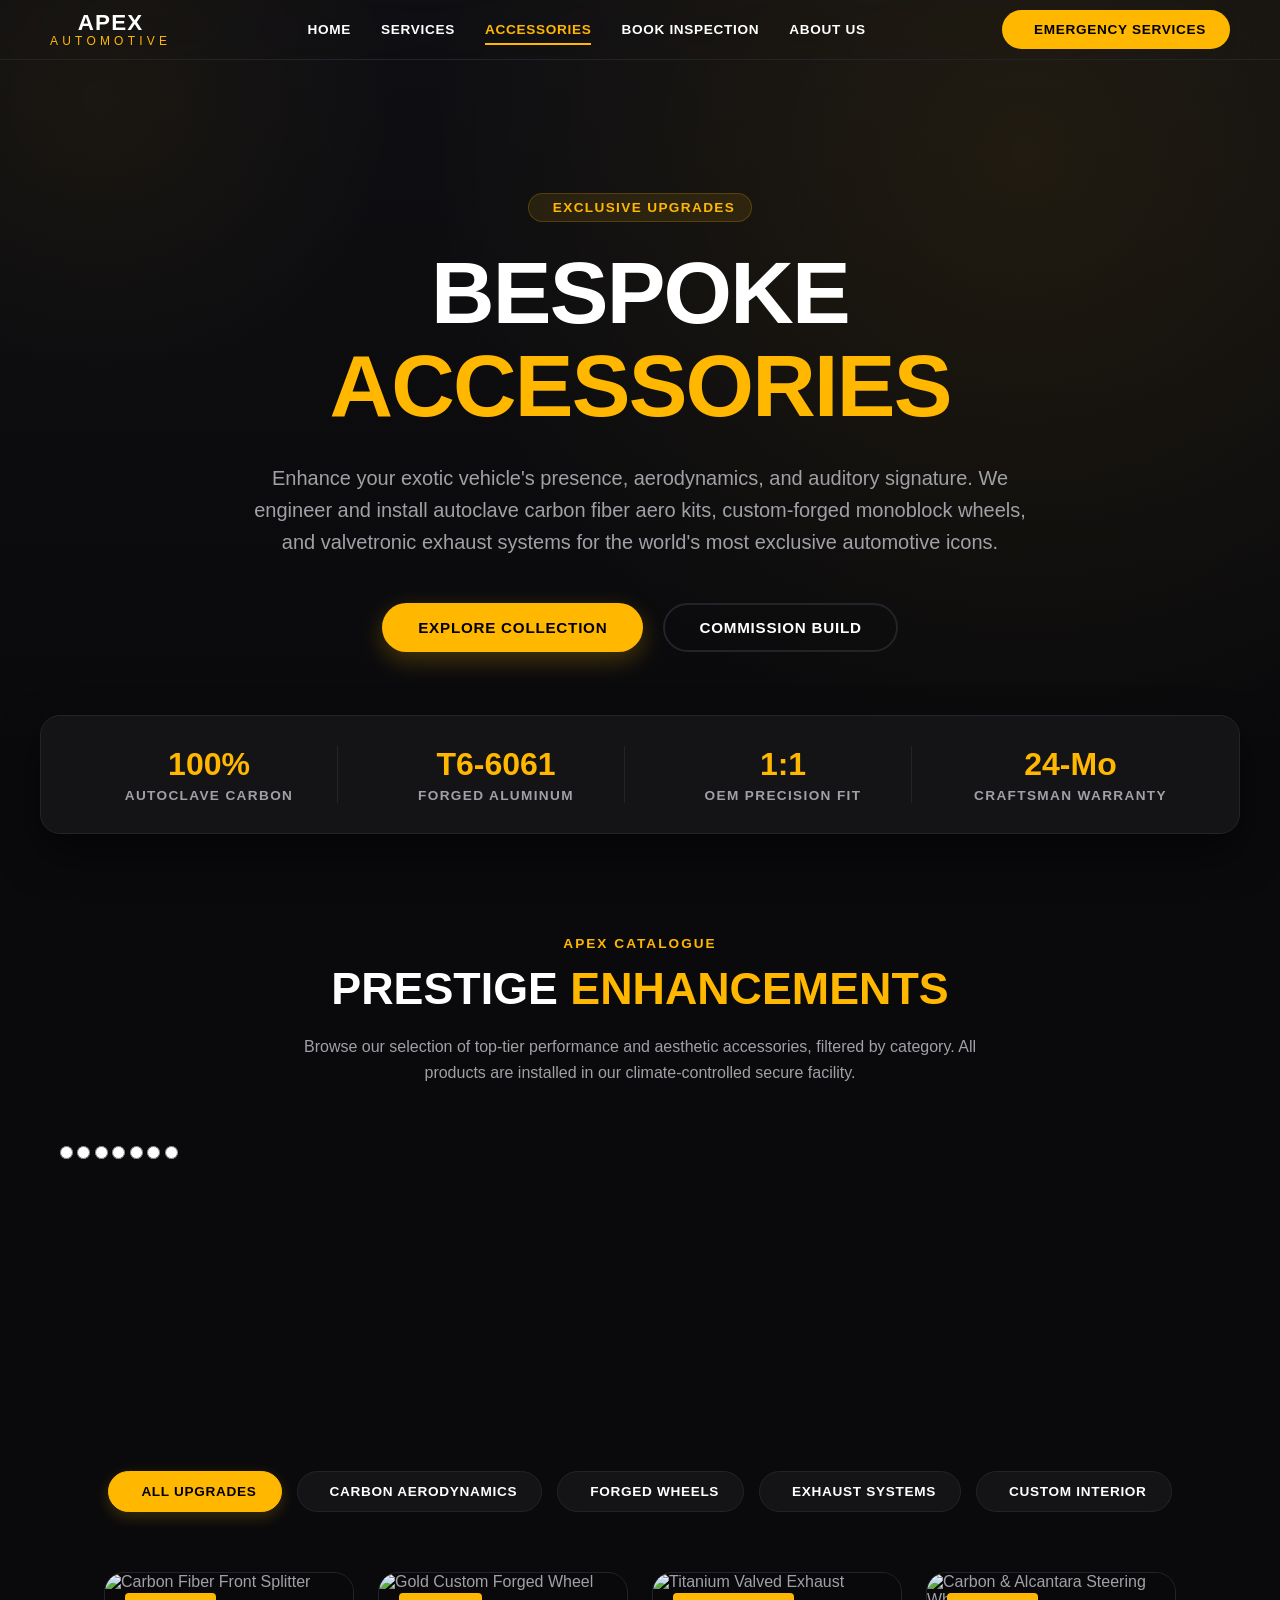
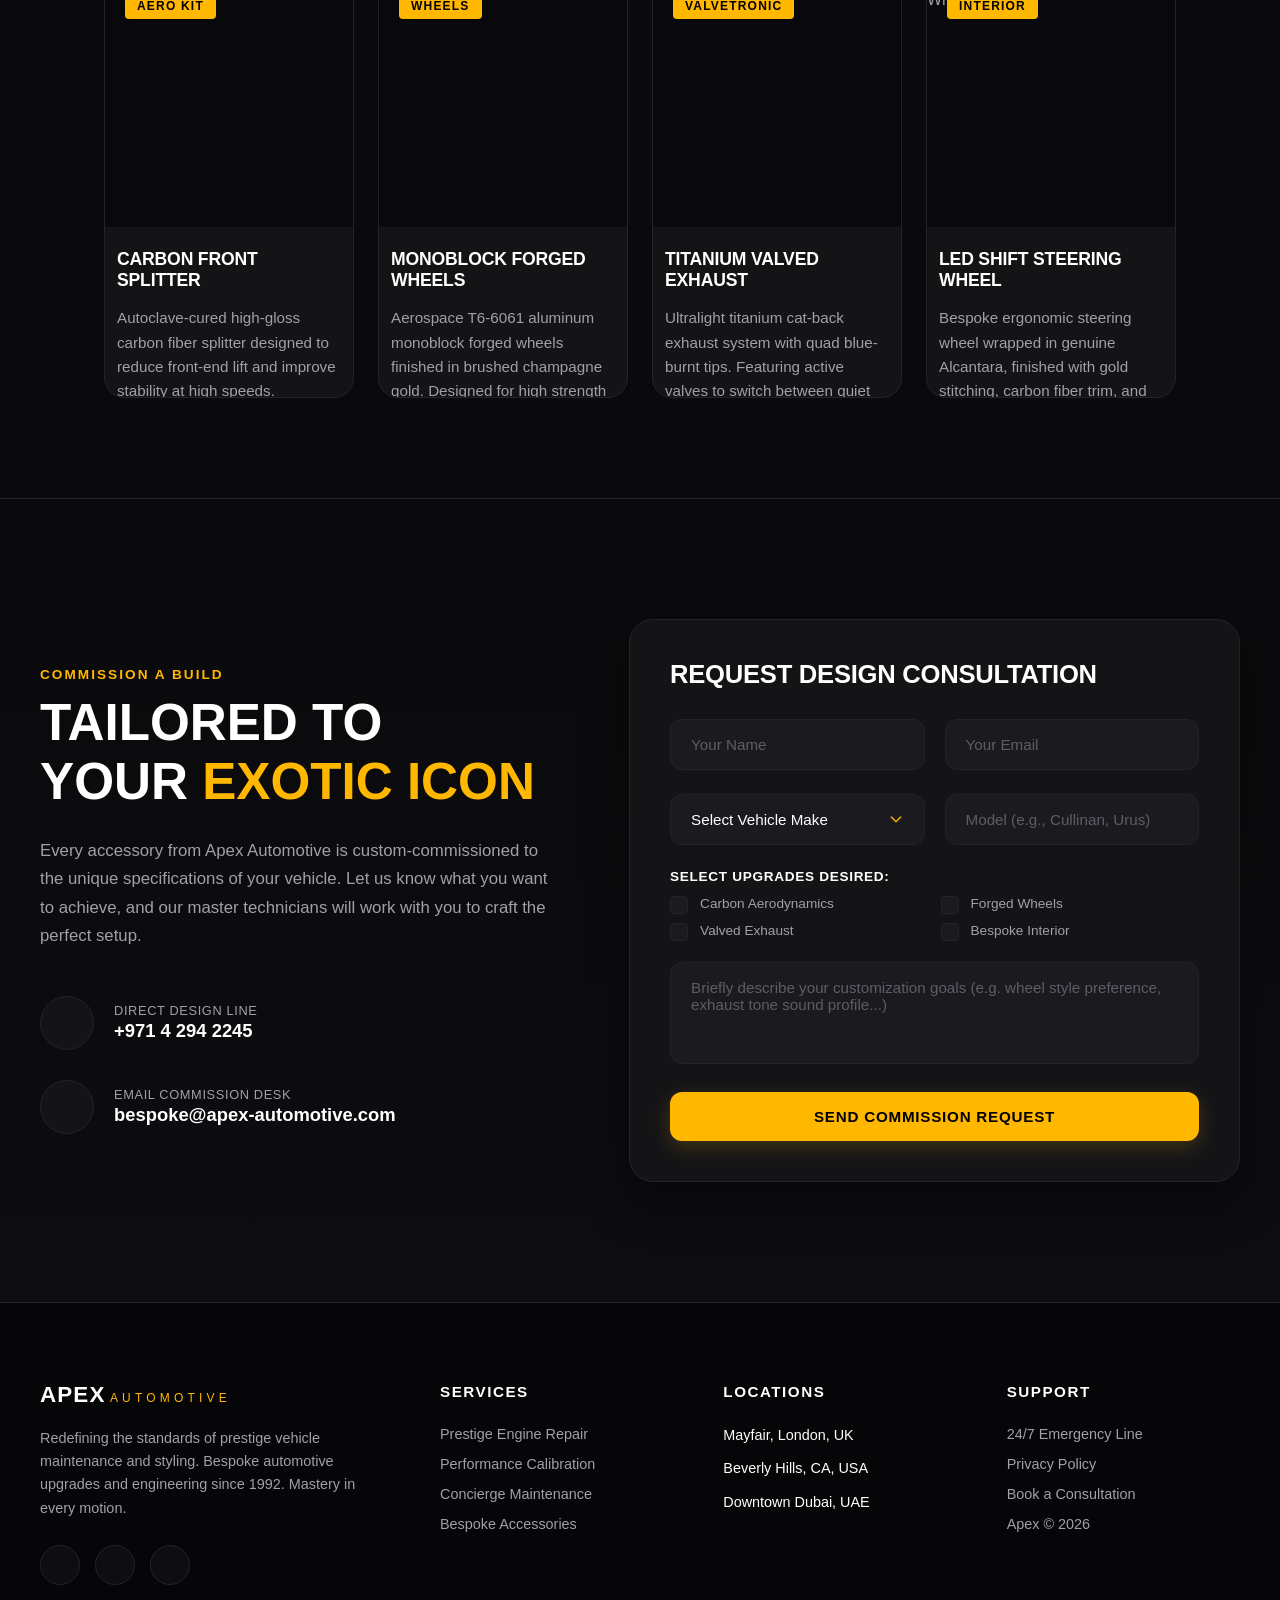
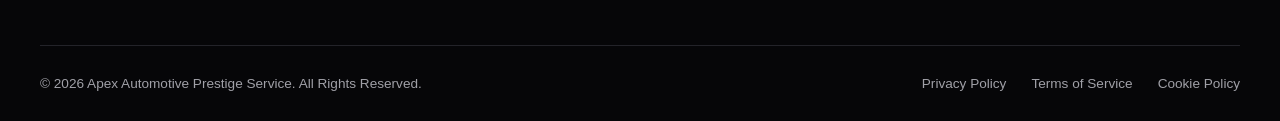
==== accessories.html @ b2ff5c3b "Update CSS link path in accessories.html" ====
<!DOCTYPE html>
<html lang="en">

<head>
    <meta charset="UTF-8">
    <meta name="viewport" content="width=device-width, initial-scale=1.0">
    <title>Bespoke Accessories - Apex Automotive</title>
    <link rel="stylesheet" href="../fontawesome-free-7.2.0-web/css/all.css">
    <link rel="stylesheet" href="accessories.css">
</head>

<body>
    <header class="nav-header">
        <SECTION>
            <div class="nav-container">
                <a href="index.html" class="brand-logo">
                    <span class="logo-bold">APEX</span>
                    <span class="logo-thin">AUTOMOTIVE</span>
                </a>

                <nav class="nav-menu">
                    <a href="index.html" class="nav-link">Home</a>
                    <a href="services.html" class="nav-link">Services</a>
                    <a href="accessories.html" class="nav-link active">Accessories</a>
                    <a href="inspection.html" class="nav-link">Book Inspection</a>
                    <a href="#" class="nav-link">About Us</a>
                </nav>

                <a href="tel:+97142942245" class="emergency-btn">
                    <i class="fa-solid fa-phone"></i> Emergency Services
                </a>
            </div>
            <div class="phone">
                <a href="index.html" class="brand-logo">
                    <span class="logo-bold">APEX</span>
                    <span class="logo-thin">AUTOMOTIVE</span>
                </a>

                <details id="MyDropDown">
                    <summary>
                        <i class="fa-solid fa-bars"></i>
                    </summary>
                    <div id="nav-menu">
                        <a href="index.html" class="nav-link">Home</a>
                        <a href="services.html" class="nav-link">Services</a>
                        <a href="accessories.html" class="nav-link active">Accessories</a>
                        <a href="inspection.html" class="nav-link">Book Inspection</a>
                        <a href="#" class="nav-link">About Us</a>
                        <a href="tel:+97142942245" class="emergency-btn">
                            <i class="fa-solid fa-phone"></i> Emergency Services
                        </a>
                    </div>

                </details>
            </div>
        </SECTION>
    </header>

    <!-- HERO SECTION -->
    <section class="hero-section">
        <div class="hero-glow"></div>
        <div class="hero-content">
            <span class="hero-badge"><i class="fa-solid fa-gem"></i> Exclusive Upgrades</span>
            <h1 class="hero-title">Bespoke <br><span class="gold-text">Accessories</span></h1>
            <p class="hero-subtitle">
                Enhance your exotic vehicle's presence, aerodynamics, and auditory signature. We engineer and install
                autoclave carbon fiber aero kits, custom-forged monoblock wheels, and valvetronic exhaust systems for
                the world's most exclusive automotive icons.
            </p>
            <div class="hero-actions">
                <a href="#collection" class="btn-primary">Explore Collection</a>
                <a href="#inquire" class="btn-outline">Commission Build</a>
            </div>
        </div>
    </section>

    <!-- WORKSHOP STATS BAR -->
    <section class="stats-bar">
        <div class="stat-item">
            <span class="stat-number">100%</span>
            <span class="stat-label">Autoclave Carbon</span>
        </div>
        <div class="stat-item">
            <span class="stat-number">T6-6061</span>
            <span class="stat-label">Forged Aluminum</span>
        </div>
        <div class="stat-item">
            <span class="stat-number">1:1</span>
            <span class="stat-label">OEM Precision Fit</span>
        </div>
        <div class="stat-item">
            <span class="stat-number">24-Mo</span>
            <span class="stat-label">Craftsman Warranty</span>
        </div>
    </section>

    <section id="collection" class="collection-section">
        <div class="section-header">
            <span class="section-label">APEX CATALOGUE</span>
            <h2 class="section-title">Prestige <span class="gold-text">Enhancements</span></h2>
            <p class="section-subtitle">Browse our selection of top-tier performance and aesthetic accessories, filtered
                by category. All products are installed in our climate-controlled secure facility.</p>
        </div>

        <div class="car-brand">
            <a href="#"><input type="radio" id="car-MERCEDES" name="filter-cab"></a>
            <a href="#"><input type="radio" id="car-BMW" name="filter-cab"></a>
            <a href="#"><input type="radio" id="car-AUDI" name="filter-cab"></a>
            <a href="#"><input type="radio" id="car-TOYOTA" name="filter-cab"></a>
            <a href="#"><input type="radio" id="car-LEXUS" name="filter-cab"></a>
            <a href="#"><input type="radio" id="car-TESLA" name="filter-cab"></a>
            <a href="#"><input type="radio" id="car-HONDA" name="filter-cab"></a>

            <div class="filter-cabs">
                <label for="car-MERCEDES"><img src="../font-icon/Mercedes-Benz_Logo_0.svg" alt=""></label>
                <label for="car-BMW"><img src="../font-icon/bmw.svg" alt="" class="svg-img"></label>
                <label for="car-AUDI"><svg class="icon"> <use href="../font-icon/Audi_Logo_0.svg"></use></svg></label>
                <label for="car-TOYOTA"><svg class="icon"> <use href="../font-icon/Toyota_Logo_0.svg"></use></svg></label>
                <label for="car-LEXUS"><svg class="icon"> <use href="../font-icon/Lexus_Logo_0.svg"></use></svg></label>
                <label for="car-TESLA"><svg class="icon"> <use href="../font-icon/Tesla_Logo_0.svg"></use></svg></label>
                <label for="car-HONDA"><svg> <use></use></svg></label>
            </div>
        </div>

        <div class="filter-system">
            <input type="radio" id="cat-all" name="filter-tab" class="filter-radio" checked>
            <input type="radio" id="cat-carbon" name="filter-tab" class="filter-radio">
            <input type="radio" id="cat-wheels" name="filter-tab" class="filter-radio">
            <input type="radio" id="cat-exhaust" name="filter-tab" class="filter-radio">
            <input type="radio" id="cat-interior" name="filter-tab" class="filter-radio">

            <div class="filter-tabs">
                <label for="cat-all" class="tab-label"><i class="fa-solid fa-grid-2 "></i> All Upgrades</label>
                <label for="cat-carbon" class="tab-label"><i class="fa-solid fa-wind"></i> Carbon Aerodynamics</label>
                <label for="cat-wheels" class="tab-label"><i class="fa-solid fa-circle-notch"></i> Forged Wheels</label>
                <label for="cat-exhaust" class="tab-label"><i class="fa-solid fa-volume-high"></i> Exhaust
                    Systems</label>
                <label for="cat-interior" class="tab-label"><i class="fa-solid fa-couch"></i> Custom Interior</label>
            </div>

            <!-- Accessories Grid -->
            <div class="accessories-grid">

                <!-- Product Card 1: Carbon Splitter -->
                <div class="product-card cat-carbon-item">
                    <div class="card-image-box">
                        <img src="../IMAGE/carbon_splitter.png" alt="Carbon Fiber Front Splitter">
                        <span class="card-badge gold">Aero Kit</span>
                    </div>
                    <div class="card-content">
                        <div class="rating-stars">
                            <i class="fa-solid fa-star"></i>
                            <i class="fa-solid fa-star"></i>
                            <i class="fa-solid fa-star"></i>
                            <i class="fa-solid fa-star"></i>
                            <i class="fa-solid fa-star"></i>
                        </div>
                        <h3 class="product-title">Carbon Front Splitter</h3>
                        <p class="product-desc">Autoclave-cured high-gloss carbon fiber splitter designed to reduce
                            front-end lift and improve stability at high speeds.</p>
                        <ul class="product-features">
                            <li><i class="fa-solid fa-check"></i> 100% Pre-preg Carbon Fiber</li>
                            <li><i class="fa-solid fa-check"></i> UV-Resistant Clear Coat</li>
                            <li><i class="fa-solid fa-check"></i> Direct Replacement for OEM</li>
                        </ul>
                        <div class="card-footer">
                            <span class="product-price">$2,850 <span class="price-suffix">Installed</span></span>
                            <a href="#inquire" class="btn-card-action">Order Custom</a>
                        </div>
                    </div>
                </div>

                <!-- Product Card 2: Custom Wheels -->
                <div class="product-card cat-wheels-item">
                    <div class="card-image-box">
                        <img src="../IMAGE/forged_wheel.png" alt="Gold Custom Forged Wheel">
                        <span class="card-badge gold">Wheels</span>
                    </div>
                    <div class="card-content">
                        <div class="rating-stars">
                            <i class="fa-solid fa-star"></i>
                            <i class="fa-solid fa-star"></i>
                            <i class="fa-solid fa-star"></i>
                            <i class="fa-solid fa-star"></i>
                            <i class="fa-solid fa-star"></i>
                        </div>
                        <h3 class="product-title">Monoblock Forged Wheels</h3>
                        <p class="product-desc">Aerospace T6-6061 aluminum monoblock forged wheels finished in brushed
                            champagne gold. Designed for high strength and low mass.</p>
                        <ul class="product-features">
                            <li><i class="fa-solid fa-check"></i> Tailored Offset & Concavity</li>
                            <li><i class="fa-solid fa-check"></i> Custom Finishes Available</li>
                            <li><i class="fa-solid fa-check"></i> 22" - 24" Sizing Fits</li>
                        </ul>
                        <div class="card-footer">
                            <span class="product-price">$8,400 <span class="price-suffix">Set of 4</span></span>
                            <a href="#inquire" class="btn-card-action">Order Custom</a>
                        </div>
                    </div>
                </div>

                <!-- Product Card 3: Valved Exhaust -->
                <div class="product-card cat-exhaust-item">
                    <div class="card-image-box">
                        <img src="../IMAGE/valved_exhaust.png" alt="Titanium Valved Exhaust">
                        <span class="card-badge gold">Valvetronic</span>
                    </div>
                    <div class="card-content">
                        <div class="rating-stars">
                            <i class="fa-solid fa-star"></i>
                            <i class="fa-solid fa-star"></i>
                            <i class="fa-solid fa-star"></i>
                            <i class="fa-solid fa-star"></i>
                            <i class="fa-solid fa-star"></i>
                        </div>
                        <h3 class="product-title">Titanium Valved Exhaust</h3>
                        <p class="product-desc">Ultralight titanium cat-back exhaust system with quad blue-burnt tips.
                            Featuring active valves to switch between quiet and track mode.</p>
                        <ul class="product-features">
                            <li><i class="fa-solid fa-check"></i> 45% Weight Reduction vs OEM</li>
                            <li><i class="fa-solid fa-check"></i> Dyno-Proven +22 HP Gain</li>
                            <li><i class="fa-solid fa-check"></i> Wireless Valve Control</li>
                        </ul>
                        <div class="card-footer">
                            <span class="product-price">$4,900 <span class="price-suffix">Installed</span></span>
                            <a href="#inquire" class="btn-card-action">Order Custom</a>
                        </div>
                    </div>
                </div>

                <!-- Product Card 4: Alcantara Steering Wheel -->
                <div class="product-card cat-interior-item">
                    <div class="card-image-box">
                        <img src="../IMAGE/alcantara_steering.png" alt="Carbon & Alcantara Steering Wheel">
                        <span class="card-badge gold">Interior</span>
                    </div>
                    <div class="card-content">
                        <div class="rating-stars">
                            <i class="fa-solid fa-star"></i>
                            <i class="fa-solid fa-star"></i>
                            <i class="fa-solid fa-star"></i>
                            <i class="fa-solid fa-star"></i>
                            <i class="fa-solid fa-star"></i>
                        </div>
                        <h3 class="product-title">LED Shift Steering Wheel</h3>
                        <p class="product-desc">Bespoke ergonomic steering wheel wrapped in genuine Alcantara, finished
                            with gold stitching, carbon fiber trim, and LED shift indicator.</p>
                        <ul class="product-features">
                            <li><i class="fa-solid fa-check"></i> RGB LED Tachometer Display</li>
                            <li><i class="fa-solid fa-check"></i> Customized Stitching Colors</li>
                            <li><i class="fa-solid fa-check"></i> Integrates with OEM Airbag</li>
                        </ul>
                        <div class="card-footer">
                            <span class="product-price">$1,950 <span class="price-suffix">Installed</span></span>
                            <a href="#inquire" class="btn-card-action">Order Custom</a>
                        </div>
                    </div>
                </div>

            </div>
        </div>
    </section>

    <!-- CUSTOM BUILD INQUIRY FORM -->
    <section id="inquire" class="inquiry-section">
        <div class="inquiry-container">
            <div class="inquiry-text-column">
                <span class="section-label">COMMISSION A BUILD</span>
                <h2 class="inquiry-heading">Tailored to <br>Your <span class="gold-text">Exotic Icon</span></h2>
                <p class="inquiry-paragraph">
                    Every accessory from Apex Automotive is custom-commissioned to the unique specifications of your
                    vehicle. Let us know what you want to achieve, and our master technicians will work with you to
                    craft the perfect setup.
                </p>
                <div class="inquiry-contact-info">
                    <div class="info-row">
                        <span class="info-icon"><i class="fa-solid fa-phone"></i></span>
                        <div class="info-details">
                            <span class="info-label">Direct Design Line</span>
                            <a href="tel:+97142942245" class="info-value">+971 4 294 2245</a>
                        </div>
                    </div>
                    <div class="info-row">
                        <span class="info-icon"><i class="fa-solid fa-envelope"></i></span>
                        <div class="info-details">
                            <span class="info-label">Email Commission Desk</span>
                            <span class="info-value">bespoke@apex-automotive.com</span>
                        </div>
                    </div>
                </div>
            </div>

            <div class="inquiry-form-column">
                <form class="commission-form" action="#" method="POST">
                    <h3 class="form-title">Request Design Consultation</h3>
                    <div class="form-row-double">
                        <div class="form-group">
                            <input type="text" id="cust-name" name="cust-name" placeholder="Your Name" required
                                class="form-input">
                        </div>
                        <div class="form-group">
                            <input type="email" id="cust-email" name="cust-email" placeholder="Your Email" required
                                class="form-input">
                        </div>
                    </div>

                    <div class="form-row-double">
                        <div class="form-group">
                            <select id="vehicle-make" name="vehicle-make" required class="form-input form-select">
                                <option value="" disabled selected>Select Vehicle Make</option>
                                <option value="Rolls-Royce">Rolls-Royce</option>
                                <option value="Lamborghini">Lamborghini</option>
                                <option value="Bentley">Bentley</option>
                                <option value="Ferrari">Ferrari</option>
                                <option value="Porsche">Porsche</option>
                                <option value="Other">Other Exotic</option>
                            </select>
                        </div>
                        <div class="form-group">
                            <input type="text" id="vehicle-model" name="vehicle-model"
                                placeholder="Model (e.g., Cullinan, Urus)" required class="form-input">
                        </div>
                    </div>

                    <div class="form-group">
                        <span class="checkboxes-label">Select Upgrades Desired:</span>
                        <div class="checkbox-grid">
                            <label class="checkbox-container">
                                <input type="checkbox" name="upgrades" value="Aerodynamics">
                                <span class="checkbox-checkmark"></span>
                                Carbon Aerodynamics
                            </label>
                            <label class="checkbox-container">
                                <input type="checkbox" name="upgrades" value="Forged Wheels">
                                <span class="checkbox-checkmark"></span>
                                Forged Wheels
                            </label>
                            <label class="checkbox-container">
                                <input type="checkbox" name="upgrades" value="Valved Exhaust">
                                <span class="checkbox-checkmark"></span>
                                Valved Exhaust
                            </label>
                            <label class="checkbox-container">
                                <input type="checkbox" name="upgrades" value="Interior customization">
                                <span class="checkbox-checkmark"></span>
                                Bespoke Interior
                            </label>
                        </div>
                    </div>

                    <div class="form-group">
                        <textarea id="project-details" name="project-details" rows="4"
                            placeholder="Briefly describe your customization goals (e.g. wheel style preference, exhaust tone sound profile...)"
                            class="form-input form-textarea"></textarea>
                    </div>

                    <button type="submit" class="btn-submit-commission">Send Commission Request</button>
                </form>
            </div>
        </div>
    </section>

    <!-- FOOTER SECTION -->
    <footer id="contact" class="footer-section">
        <div class="footer-content-container">
            <div class="footer-grid">
                <!-- Contact info column -->
                <div class="footer-info-column">
                    <a href="index.html" class="brand-logo footer-logo">
                        <span class="logo-bold">APEX</span>
                        <span class="logo-thin">AUTOMOTIVE</span>
                    </a>
                    <p class="footer-about-text">
                        Redefining the standards of prestige vehicle maintenance and styling. Bespoke automotive
                        upgrades and engineering since 1992. Mastery in every motion.
                    </p>
                    <div class="footer-social-icons">
                        <a href="#" class="social-icon"><i class="fa-brands fa-instagram"></i></a>
                        <a href="#" class="social-icon"><i class="fa-brands fa-youtube"></i></a>
                        <a href="#" class="social-icon"><i class="fa-brands fa-x-twitter"></i></a>
                    </div>
                </div>

                <!-- Services Links -->
                <div class="footer-links-column">
                    <h3 class="footer-col-title">Services</h3>
                    <ul class="footer-links-list">
                        <li><a href="#">Prestige Engine Repair</a></li>
                        <li><a href="#">Performance Calibration</a></li>
                        <li><a href="#">Concierge Maintenance</a></li>
                        <li><a href="accessories.html" class="gold-text">Bespoke Accessories</a></li>
                    </ul>
                </div>

                <!-- Locations Links -->
                <div class="footer-links-column">
                    <h3 class="footer-col-title">Locations</h3>
                    <ul class="footer-links-list">
                        <li><span class="location-item">Mayfair, London, UK</span></li>
                        <li><span class="location-item">Beverly Hills, CA, USA</span></li>
                        <li><span class="location-item">Downtown Dubai, UAE</span></li>
                    </ul>
                </div>

                <!-- Support Links -->
                <div class="footer-links-column">
                    <h3 class="footer-col-title">Support</h3>
                    <ul class="footer-links-list">
                        <li><a href="#">24/7 Emergency Line</a></li>
                        <li><a href="#">Privacy Policy</a></li>
                        <li><a href="#">Book a Consultation</a></li>
                        <li><span class="copyright-year">Apex © 2026</span></li>
                    </ul>
                </div>
            </div>

            <!-- Bottom Copyright Bar -->
            <div class="footer-bottom-bar">
                <p class="copyright-text">© 2026 Apex Automotive Prestige Service. All Rights Reserved.</p>
                <div class="footer-bottom-links">
                    <a href="#">Privacy Policy</a>
                    <a href="#">Terms of Service</a>
                    <a href="#">Cookie Policy</a>
                </div>
            </div>
        </div>
    </footer>



    <script>
        const dropdown = document.getElementById('MyDropDown');

        document.addEventListener('click', function (event) {
            if (dropdown.hasAttribute('open') && !dropdown.contains(event.target)) {
                dropdown.removeAttribute('open');
            }
        });

    </script>

</body>

</html>
---- accessories.css ----
/* ==========================================================================
   AURUM AUTOMOTIVE - BESPOKE ACCESSORIES STYLESHEET (NO JS)
   ========================================================================== */

/* Variables */
:root {
    --color-bg-dark: #0a0a0c;
    --color-bg-card: #141417;
    --color-bg-input: #1a1a1f;
    --color-gold: #ffb700;
    --color-gold-hover: #dca134;
    --color-gold-rgb: 255, 183, 0;
    --color-text-white: #ffffff;
    --color-text-muted: #a0a0a7;
    --color-border: #232329;
    --color-border-glow: rgba(255, 183, 0, 0.2);

    --font-heading: 'Montserrat', sans-serif;
    --font-body: 'Inter', sans-serif;

    --transition: all 0.3s cubic-bezier(0.4, 0, 0.2, 1);
}

/* Reset & Base Styles */
* {
    margin: 0;
    padding: 0;
    box-sizing: border-box;
}

html {
    scroll-behavior: smooth;
    font-family: var(--font-body);
    background-color: var(--color-bg-dark);
    color: var(--color-text-muted);
}

body {
    overflow-x: hidden;
    background-color: var(--color-bg-dark);
    -webkit-font-smoothing: antialiased;
}

h1,
h2,
h3,
h4,
h5,
h6 {
    font-family: var(--font-heading);
    color: var(--color-text-white);
    font-weight: 800;
}

a {
    text-decoration: none;
    transition: var(--transition);
}

.gold-text {
    color: var(--color-gold);
}

.section-label {
    display: inline-block;
    color: var(--color-gold);
    font-family: var(--font-heading);
    font-size: 0.85rem;
    font-weight: 700;
    letter-spacing: 0.15em;
    text-transform: uppercase;
    margin-bottom: 12px;
}

.nav-header {
    position: fixed;
    top: 0;
    left: 0;
    width: 100%;
    z-index: 1000;
    /* background-color: rgba(10, 10, 12, 0.85); */
    backdrop-filter: blur(65px);
    border-bottom: 1px solid var(--color-border);
}

.phone {
    display: none;
}

.nav-container {
    max-width: 1200px;
    margin: 0 auto;
    padding: 10px;
    display: flex;
    justify-content: space-between;
    align-items: center;
}

.brand-logo {
    display: flex;
    text-align: center;
    flex-direction: column;
    line-height: 1.1;
}

.logo-bold {
    font-family: var(--font-heading);
    font-weight: 900;
    font-size: 1.4rem;
    letter-spacing: 0.05em;
    color: var(--color-text-white);
}

.logo-thin {
    font-family: var(--font-heading);
    font-weight: 400;
    font-size: 0.75rem;
    letter-spacing: 0.35em;
    color: var(--color-gold);
}

.nav-menu {
    display: flex;
    gap: 30px;
}

.nav-link {
    font-family: var(--font-heading);
    font-weight: 600;
    font-size: 0.85rem;
    text-transform: uppercase;
    letter-spacing: 0.05em;
    color: var(--color-text-white);
    padding: 8px 0;
    position: relative;
}

.nav-link::after {
    content: '';
    position: absolute;
    bottom: 0;
    left: 0;
    width: 0;
    height: 2px;
    background-color: var(--color-gold);
    transition: var(--transition);
}

.nav-link:hover {
    color: var(--color-gold);
}

.nav-link:hover::after,
.nav-link.active::after {
    width: 100%;
}

.nav-link.active {
    color: var(--color-gold);
}

.emergency-btn {
    display: inline-flex;
    align-items: center;
    gap: 8px;
    background-color: var(--color-gold);
    color: #000;
    font-family: var(--font-heading);
    font-weight: 800;
    font-size: 0.85rem;
    text-transform: uppercase;
    letter-spacing: 0.05em;
    padding: 12px 24px;
    border-radius: 50px;
    transition: var(--transition);
}

.emergency-btn:hover {
    background-color: var(--color-text-white);
    transform: translateY(-2px);
    box-shadow: 0 5px 15px rgba(255, 183, 0, 0.3);
}

/* ==========================================================================
   2. HERO SECTION
   ========================================================================== */
.hero-section {
    position: relative;
    padding: 180px 20px 100px 20px;
    min-height: 85vh;
    display: flex;
    align-items: center;
    justify-content: center;
    background: radial-gradient(circle at 80% 20%, rgba(255, 183, 0, 0.08) 0%, transparent 50%),
        linear-gradient(180deg, #0f0f13 0%, var(--color-bg-dark) 100%);
    overflow: hidden;
}

.hero-glow {
    position: absolute;
    width: 600px;
    height: 600px;
    background: radial-gradient(circle, rgba(255, 183, 0, 0.05) 0%, transparent 70%);
    top: -200px;
    left: -200px;
    pointer-events: none;
}

.hero-content {
    max-width: 800px;
    text-align: center;
    z-index: 10;
}

.hero-badge {
    display: inline-flex;
    align-items: center;
    gap: 8px;
    background-color: rgba(255, 183, 0, 0.1);
    border: 1px solid rgba(255, 183, 0, 0.2);
    color: var(--color-gold);
    padding: 6px 16px;
    border-radius: 50px;
    font-family: var(--font-heading);
    font-size: 0.85rem;
    font-weight: 700;
    text-transform: uppercase;
    letter-spacing: 0.1em;
    margin-bottom: 25px;
}

.hero-title {
    font-size: clamp(3rem, 7vw, 5.5rem);
    line-height: 1.05;
    text-transform: uppercase;
    letter-spacing: -0.02em;
    margin-bottom: 30px;
}

.hero-subtitle {
    font-size: clamp(1rem, 2vw, 1.25rem);
    line-height: 1.6;
    color: var(--color-text-muted);
    margin-bottom: 45px;
}

.hero-actions {
    display: flex;
    gap: 20px;
    justify-content: center;
}

.btn-primary {
    display: inline-block;
    background-color: var(--color-gold);
    color: #000000;
    font-family: var(--font-heading);
    font-weight: 800;
    font-size: 0.95rem;
    text-transform: uppercase;
    letter-spacing: 0.05em;
    padding: 16px 36px;
    border-radius: 50px;
    box-shadow: 0 8px 24px rgba(255, 183, 0, 0.25);
    transition: var(--transition);
}

.btn-primary:hover {
    background-color: var(--color-text-white);
    transform: translateY(-3px);
    box-shadow: 0 12px 30px rgba(255, 255, 255, 0.15);
}

.btn-outline {
    display: inline-block;
    border: 2px solid #232329;
    color: #fff;
    font-family: var(--font-heading);
    font-weight: 800;
    font-size: 0.95rem;
    text-transform: uppercase;
    letter-spacing: 0.05em;
    padding: 14px 34px;
    border-radius: 50px;
    transition: var(--transition);
}

.btn-outline:hover {
    border-color: var(--color-gold);
    color: var(--color-gold);
    transform: translateY(-3px);
    background-color: rgba(255, 183, 0, 0.03);
}

/* ==========================================================================
   3. WORKSHOP STATS BAR
   ========================================================================== */
.stats-bar {
    max-width: 1200px;
    margin: -50px auto 0 auto;
    position: relative;
    z-index: 20;
    background-color: var(--color-bg-card);
    border: 1px solid var(--color-border);
    border-radius: 20px;
    padding: 30px 40px;
    display: grid;
    grid-template-columns: repeat(4, 1fr);
    gap: 30px;
    text-align: center;
    box-shadow: 0 20px 40px rgba(0, 0, 0, 0.5);
}

.stat-item {
    display: flex;
    flex-direction: column;
    gap: 5px;
}

.stat-item:not(:last-child) {
    border-right: 1px solid var(--color-border);
}

.stat-number {
    font-family: var(--font-heading);
    font-size: 2rem;
    font-weight: 900;
    color: var(--color-gold);
}

.stat-label {
    font-size: 0.85rem;
    text-transform: uppercase;
    letter-spacing: 0.1em;
    color: var(--color-text-muted);
    font-weight: 600;
}

/* ==========================================================================
   4. ACCESSORIES CATALOG SECTION (Pure CSS Interactive Filtering)
   ========================================================================== */
.collection-section {
    max-width: 1200px;
    margin: 100px auto;
    padding: 0 20px;
}

.section-header {
    text-align: center;
    max-width: 700px;
    margin: 0 auto 60px auto;
}

.section-title {
    font-size: 2.8rem;
    text-transform: uppercase;
    margin-bottom: 20px;
}

.section-subtitle {
    font-size: 1rem;
    line-height: 1.6;
}

.brand-showcase-section {
    max-width: 1200px;
    margin: 100px auto;
    padding: 0 20px;
}

.brand-logo-grid {
    display: grid;
    grid-template-columns: repeat(5, minmax(0, 1fr));
    gap: 20px;
}

.brand-logo-car{
    display: flex; justify-content: center; gap: 30px;
    flex-wrap: wrap; align-items: center;
}

.brand-logo-car a{
    color: #fff; font-size: 60px; padding: 10px 20px;
    background: linear-gradient(180deg, var(--color-bg-dark) 0%, #0d0d11 100%);
    border-radius: 10px; transition: 1.2s;
    display: flex; align-items: center; 
}

.brand-logo-car a::after {
    content: '';
    position: absolute;
    bottom: 0;
    left: 0;
    width: 0;
    height: 2px;
    background-color: var(--color-gold);
    transition: var(--transition);
}

.brand-logo-car a:hover {
    color: var(--color-gold);
    transform: translateY(-3px);
    border: 1px solid var(--color-gold);
}

/* make the border-bottom animate around brand-logo-car slowly */


.brand-mark {
    display: grid;
    place-items: center;
    width: 60px;
    height: 60px;
    border-radius: 18px;
    background: linear-gradient(135deg, var(--color-gold), #fff1bc);
    color: #000;
    font-family: var(--font-heading);
    font-size: 1.45rem;
    font-weight: 900;
}

.brand-name {
    font-family: var(--font-heading);
    font-size: 1rem;
    font-weight: 800;
    text-transform: uppercase;
    letter-spacing: 0.08em;
}

.brand-tag {
    font-size: 0.8rem;
    color: var(--color-text-muted);
}

.brand-hero {
    position: relative;
    padding: 180px 20px 90px;
    min-height: 70vh;
    display: flex;
    align-items: center;
    justify-content: center;
    background: radial-gradient(circle at top right, rgba(255, 183, 0, 0.14), transparent 24%), linear-gradient(120deg, #0d0d11 0%, #181821 100%);
}

.brand-hero-glow {
    position: absolute;
    inset: 0;
    background: radial-gradient(circle at 20% 20%, rgba(255, 183, 0, 0.08), transparent 28%);
    pointer-events: none;
}

.brand-hero-content {
    position: relative;
    z-index: 1;
    max-width: 900px;
    text-align: center;
}

.brand-products-section {
    max-width: 1200px;
    margin: 0 auto 100px;
    padding: 0 20px;
}

.brand-product-grid {
    grid-template-columns: repeat(3, minmax(0, 1fr));
}

.product-visual {
    display: flex;
    flex-direction: column;
    align-items: center;
    justify-content: center;
    gap: 10px;
    height: 100%;
    padding: 20px;
    border-radius: 16px;
    background: linear-gradient(135deg, rgba(255, 183, 0, 0.16), rgba(255, 255, 255, 0.04));
    color: var(--color-text-white);
}

.product-visual-badge {
    display: inline-flex;
    align-items: center;
    justify-content: center;
    border-radius: 999px;
    padding: 8px 14px;
    background-color: rgba(255, 183, 0, 0.16);
    color: var(--color-gold);
    font-family: var(--font-heading);
    font-size: 0.78rem;
    font-weight: 800;
    letter-spacing: 0.12em;
    text-transform: uppercase;
}

.product-visual strong {
    font-size: 1.35rem;
    letter-spacing: 0.04em;
}

.product-visual span:last-child {
    font-size: 0.9rem;
    color: var(--color-text-muted);
}

/* Filter Tab system */
.filter-system {
    display: flex;
    flex-direction: column;
    gap: 40px;
}

/* Hide raw radio inputs */
.filter-radio {
    display: none;
}

/* Filter controls / label styling */
.filter-tabs {
    display: flex;
    justify-content: center;
    flex-wrap: wrap;
    gap: 15px;
    margin-bottom: 20px;
}

.tab-label {
    display: inline-flex;
    align-items: center;
    gap: 8px;
    padding: 12px 24px;
    border-radius: 50px;
    background-color: var(--color-bg-card);
    border: 1px solid var(--color-border);
    color: var(--color-text-white);
    font-family: var(--font-heading);
    font-weight: 700;
    font-size: 0.85rem;
    text-transform: uppercase;
    letter-spacing: 0.05em;
    cursor: pointer;
    transition: var(--transition);
}

.tab-label:hover {
    border-color: var(--color-gold);
    color: var(--color-gold);
    transform: translateY(-2px);
}


/* Active State Styles via checked radio buttons */
#cat-all:checked~.filter-tabs label[for="cat-all"],
#cat-carbon:checked~.filter-tabs label[for="cat-carbon"],
#cat-wheels:checked~.filter-tabs label[for="cat-wheels"],
#cat-exhaust:checked~.filter-tabs label[for="cat-exhaust"],
#cat-interior:checked~.filter-tabs label[for="cat-interior"] {
    background-color: var(--color-gold);
    color: #000000;
    border-color: var(--color-gold);
    box-shadow: 0 5px 15px rgba(255, 183, 0, 0.2);
}

/* Products grid */
.accessories-grid {
    display: grid;
    grid-template-columns: repeat(auto-fill, 250px);
    justify-content: center;
    gap: 24px;
}

/* Product Card Styling */
.product-card {
    background-color: var(--color-bg-card);
    border: 1px solid var(--color-border);
    border-radius: 20px;
    overflow: hidden;
    transition: var(--transition);
    display: flex;
    flex-direction: column;
    
    
}

.product-card:hover {
    transform: translateY(-10px);
    border-color: var(--color-gold);
    box-shadow: 0 15px 35px rgba(255, 183, 0, 0.08);
}

.card-image-box {
    position: relative;
    overflow: hidden;
    background-color: #09090b;
    flex: 0 0 60%;
}

.card-image-box img {
    width: 100%;
    height: 100%;
    object-fit: cover;
    transition: all 0.6s cubic-bezier(0.4, 0, 0.2, 1);
}

.product-card:hover .card-image-box img {
    transform: scale(1.06);
}

.card-badge {
    position: absolute;
    top: 20px;
    left: 20px;
    padding: 6px 12px;
    border-radius: 4px;
    font-family: var(--font-heading);
    font-size: 0.75rem;
    font-weight: 800;
    text-transform: uppercase;
    letter-spacing: 0.1em;
}

.card-badge.gold {
    background-color: var(--color-gold);
    color: #000000;
}

.card-content {
    padding: 10px 12px;
    display: flex;
    flex-direction: column;
    flex: 0 0 40%;
    justify-content: space-between;
}

.stock-remaining {
    display: inline-block;
    background-color: rgba(255, 183, 0, 0.12);
    color: var(--color-gold);
    font-family: var(--font-heading);
    font-weight: 800;
    font-size: 0.85rem;
    padding: 6px 10px;
    border-radius: 12px;
}

.rating-stars {
    color: var(--color-gold);
    font-size: 0.8rem;
    margin-bottom: 12px;
    display: flex;
    gap: 4px;
}

.product-title {
    font-size: 1.1rem;
    text-transform: uppercase;
    margin-bottom: 15px;
    letter-spacing: -0.01em;
}

.product-desc {
    font-size: 0.95rem;
    line-height: 1.6;
    margin-bottom: 25px;
    flex-grow: 1;
}

.product-features {
    list-style: none;
    margin-bottom: 30px;
    display: flex;
    flex-direction: column;
    gap: 8px;
}

.product-features li {
    font-size: 0.9rem;
    color: var(--color-text-white);
    display: flex;
    align-items: center;
    gap: 10px;
}

.product-features li i {
    color: var(--color-gold);
    font-size: 0.8rem;
}

.card-footer {
    display: flex;
    justify-content: space-between;
    align-items: center;
    border-top: 1px solid #bbb;
    padding-top: 5px;
}

.product-price {
    font-family: var(--font-heading);
    font-size: 1.6rem;
    font-weight: 900;
    color: var(--color-text-white);
    display: flex;
    flex-direction: column;
}

.price-suffix {
    font-size: 0.75rem;
    font-family: var(--font-body);
    font-weight: 500;
    color: var(--color-text-muted);
    letter-spacing: 0.05em;
    text-transform: uppercase;
    margin-top: 2px;
}

.btn-card-action {
    display: inline-block;
    border: 1.5px solid var(--color-gold);
    color: var(--color-gold);
    font-family: var(--font-heading);
    font-weight: 800;
    font-size: 0.8rem;
    text-transform: uppercase;
    letter-spacing: 0.05em;
    padding: 10px 24px;
    border-radius: 50px;
    transition: var(--transition);
}

.btn-card-action:hover {
    background-color: var(--color-gold);
    color: #000000;
    box-shadow: 0 4px 12px rgba(255, 183, 0, 0.2);
}


#cat-carbon:checked~.accessories-grid .product-card:not(.cat-carbon-item),
#cat-wheels:checked~.accessories-grid .product-card:not(.cat-wheels-item),
#cat-exhaust:checked~.accessories-grid .product-card:not(.cat-exhaust-item),
#cat-interior:checked~.accessories-grid .product-card:not(.cat-interior-item) {
    display: none;
}

.inquiry-section {
    background: linear-gradient(180deg, var(--color-bg-dark) 0%, #0d0d11 100%);
    padding: 120px 20px;
    border-top: 1px solid var(--color-border);
}

.inquiry-container {
    max-width: 1200px;
    margin: 0 auto;
    display: grid;
    grid-template-columns: 1fr 1.2fr;
    gap: 80px;
    align-items: center;
}

.inquiry-text-column {
    display: flex;
    flex-direction: column;
}

.inquiry-heading {
    font-size: 3.2rem;
    line-height: 1.15;
    text-transform: uppercase;
    margin-bottom: 25px;
}

.inquiry-paragraph {
    font-size: 1.05rem;
    line-height: 1.7;
    margin-bottom: 45px;
}

.inquiry-contact-info {
    display: flex;
    flex-direction: column;
    gap: 30px;
}

.info-row {
    display: flex;
    align-items: center;
    gap: 20px;
}

.info-icon {
    width: 54px;
    height: 54px;
    background-color: var(--color-bg-card);
    border: 1.5px solid var(--color-border);
    border-radius: 50%;
    display: flex;
    align-items: center;
    justify-content: center;
    color: var(--color-gold);
    font-size: 1.2rem;
}

.info-details {
    display: flex;
    flex-direction: column;
}

.info-label {
    font-size: 0.8rem;
    text-transform: uppercase;
    letter-spacing: 0.05em;
    color: var(--color-text-muted);
}

.info-value {
    font-family: var(--font-heading);
    font-weight: 700;
    font-size: 1.15rem;
    color: var(--color-text-white);
    margin-top: 2px;
}

a.info-value:hover {
    color: var(--color-gold);
}

.inquiry-form-column {
    background-color: var(--color-bg-card);
    border: 1px solid var(--color-border);
    border-radius: 24px;
    padding: 40px;
    box-shadow: 0 20px 45px rgba(0, 0, 0, 0.4);
}

.form-title {
    font-size: 1.6rem;
    text-transform: uppercase;
    margin-bottom: 30px;
    letter-spacing: -0.01em;
}

.form-group {
    margin-bottom: 24px;
}

.form-row-double {
    display: grid;
    grid-template-columns: 1fr 1fr;
    gap: 20px;
}

.form-input {
    width: 100%;
    background-color: var(--color-bg-input);
    border: 1px solid var(--color-border);
    color: var(--color-text-white);
    padding: 16px 20px;
    border-radius: 12px;
    font-family: var(--font-body);
    font-size: 0.95rem;
    transition: var(--transition);
}

.form-input::placeholder {
    color: #5d5d67;
}

.form-input:focus {
    outline: none;
    border-color: var(--color-gold);
    box-shadow: 0 0 0 3px var(--color-border-glow);
}

.form-select {
    cursor: pointer;
    appearance: none;
    background-image: url("data:image/svg+xml,%3Csvg xmlns='http://www.w3.org/2000/svg' fill='none' viewBox='0 0 24 24' stroke='%23ffb700' stroke-width='2'%3E%3Cpath stroke-linecap='round' stroke-linejoin='round' d='M19 9l-7 7-7-7'/%3E%3C/svg%3E");
    background-repeat: no-repeat;
    background-position: right 20px center;
    background-size: 16px;
    padding-right: 45px;
}

.form-select option {
    background-color: var(--color-bg-card);
    color: var(--color-text-white);
}

.form-textarea {
    resize: none;
}

.checkboxes-label {
    display: block;
    font-size: 0.85rem;
    text-transform: uppercase;
    letter-spacing: 0.05em;
    color: var(--color-text-white);
    font-weight: 700;
    margin-bottom: 12px;
}

.checkbox-grid {
    display: grid;
    grid-template-columns: 1fr 1fr;
    gap: 12px;
}

.checkbox-container {
    display: flex;
    align-items: center;
    position: relative;
    padding-left: 30px;
    cursor: pointer;
    font-size: 0.85rem;
    font-weight: 500;
    color: var(--color-text-muted);
    user-select: none;
}

.checkbox-container input {
    position: absolute;
    opacity: 0;
    cursor: pointer;
    height: 0;
    width: 0;
}

.checkbox-checkmark {
    position: absolute;
    top: 0;
    left: 0;
    height: 18px;
    width: 18px;
    background-color: var(--color-bg-input);
    border: 1.5px solid var(--color-border);
    border-radius: 4px;
    transition: var(--transition);
}

.checkbox-container:hover input~.checkbox-checkmark {
    border-color: var(--color-gold);
}

.checkbox-container input:checked~.checkbox-checkmark {
    background-color: var(--color-gold);
    border-color: var(--color-gold);
}

.checkbox-checkmark::after {
    content: "";
    position: absolute;
    display: none;
}

.checkbox-container input:checked~.checkbox-checkmark::after {
    display: block;
}

.checkbox-container .checkbox-checkmark::after {
    left: 5px;
    top: 2px;
    width: 5px;
    height: 9px;
    border: solid #000;
    border-width: 0 2px 2px 0;
    transform: rotate(45deg);
}

.checkbox-container:has(input:checked) {
    color: var(--color-text-white);
}

.btn-submit-commission {
    width: 100%;
    background-color: var(--color-gold);
    color: #000000;
    border: none;
    font-family: var(--font-heading);
    font-weight: 900;
    font-size: 0.95rem;
    text-transform: uppercase;
    letter-spacing: 0.05em;
    padding: 16px;
    border-radius: 12px;
    cursor: pointer;
    box-shadow: 0 6px 20px rgba(255, 183, 0, 0.2);
    transition: var(--transition);
}

.btn-submit-commission:hover {
    background-color: var(--color-text-white);
    transform: translateY(-2px);
    box-shadow: 0 10px 25px rgba(255, 255, 255, 0.15);
}

.footer-section {
    background-color: #060608;
    border-top: 1px solid var(--color-border);
    padding: 80px 20px 30px 20px;
}

.footer-content-container {
    max-width: 1200px;
    margin: 0 auto;
}

.footer-grid {
    display: grid;
    grid-template-columns: 1.5fr 1fr 1fr 1fr;
    gap: 50px;
    margin-bottom: 60px;
}

.footer-logo {
    margin-bottom: 20px;
    display: inline-block;
}

.footer-about-text {
    font-size: 0.9rem;
    line-height: 1.6;
    margin-bottom: 25px;
    max-width: 320px;
}

.footer-social-icons {
    display: flex;
    gap: 15px;
}

.social-icon {
    width: 40px;
    height: 40px;
    background-color: rgba(255, 255, 255, 0.03);
    border: 1px solid var(--color-border);
    border-radius: 50%;
    display: flex;
    align-items: center;
    justify-content: center;
    color: var(--color-text-muted);
    font-size: 0.95rem;
}

.social-icon:hover {
    background-color: var(--color-gold);
    color: #000000;
    border-color: var(--color-gold);
    transform: translateY(-3px);
}

.footer-col-title {
    font-size: 0.95rem;
    text-transform: uppercase;
    letter-spacing: 0.1em;
    margin-bottom: 25px;
    font-weight: 700;
}

.footer-links-list {
    list-style: none;
    display: flex;
    flex-direction: column;
    gap: 12px;
}

.footer-links-list a {
    font-size: 0.9rem;
    color: var(--color-text-muted);
}

.footer-links-list a:hover {
    color: var(--color-gold);
    padding-left: 4px;
}

.location-item {
    font-size: 0.9rem;
    color: var(--color-text-white);
    display: block;
    line-height: 1.5;
}

.copyright-year {
    font-size: 0.9rem;
    color: var(--color-text-muted);
}

.footer-bottom-bar {
    border-top: 1px solid var(--color-border);
    padding-top: 30px;
    display: flex;
    justify-content: space-between;
    align-items: center;
    flex-wrap: wrap;
    gap: 20px;
}

.copyright-text {
    font-size: 0.85rem;
    color: var(--color-text-muted);
}

.footer-bottom-links {
    display: flex;
    gap: 25px;
}

.footer-bottom-links a {
    font-size: 0.85rem;
    color: var(--color-text-muted);
}

.footer-bottom-links a:hover {
    color: var(--color-gold);
}


@media (max-width: 991px) {
    .nav-container {
        display: none;
    }

    .phone {
        display: inline-flex;
        justify-content: space-between;
        width: 100%;
        align-items: center;
        padding: 10px 20px;
    }

    details>summary {
        list-style: none;
        font-size: 25px;
        color: #fff;
        position: fixed;
        right: 2%;
        top: 15px;
        z-index: 3;
        cursor: grab;
    }

    #nav-menu {
        position: fixed;
        right: 0;
        display: flex;
        top: 0;
        flex-direction: column;
        background-color: #5d5d67;
        padding: 70px 20px 20px 20px;
        height: 100vh;
    }

    .emergency-btn {
        margin-top: 20px;
    }

    .stats-bar {
        grid-template-columns: repeat(2, 1fr);
        margin-top: 0;
        gap: 20px;
    }

    .stat-item:nth-child(2) {
        border-right: none;
    }

    .accessories-grid {
        grid-template-columns: 1fr;
        gap: 30px;
    }

    .brand-logo-grid {
        grid-template-columns: repeat(3, minmax(0, 1fr));
    }

    .brand-product-grid {
        grid-template-columns: repeat(2, minmax(0, 1fr));
    }

    .inquiry-container {
        grid-template-columns: 1fr;
        gap: 50px;
    }

    .footer-grid {
        grid-template-columns: 1fr 1fr;
        gap: 40px;
    }
}

/* Phone view styling */
@media (max-width: 767px) {
    .nav-container {
        padding: 15px;
    }

    .emergency-btn {
        padding: 10px 18px;
        font-size: 0.8rem;
    }

    .hero-section {
        padding-top: 140px;
        padding-bottom: 60px;
    }

    .hero-title {
        font-size: 2.8rem;
    }

    .hero-subtitle {
        font-size: 0.95rem;
    }

    .hero-actions {
        flex-direction: column;
        gap: 12px;
    }

    .btn-primary,
    .btn-outline {
        width: 100%;
        text-align: center;
    }

    .stats-bar {
        grid-template-columns: 1fr;
        padding: 20px;
        gap: 20px;
    }

    .stat-item:not(:last-child) {
        border-right: none;
        border-bottom: 1px solid var(--color-border);
        padding-bottom: 15px;
    }

    .section-title {
        font-size: 2rem;
    }

    .filter-tabs {
        flex-direction: column;
        align-items: stretch;
    }

    .brand-logo-grid {
        grid-template-columns: repeat(2, minmax(0, 1fr));
    }

    .brand-product-grid {
        grid-template-columns: 1fr;
    }

    .tab-label {
        justify-content: center;
    }

    .card-image-box {
        height: 240px;
    }

    .card-content {
        padding: 20px;
    }

    .product-title {
        font-size: 1.3rem;
    }

    .inquiry-heading {
        font-size: 2.2rem;
    }

    .inquiry-form-column {
        padding: 25px 20px;
    }

    .form-row-double {
        grid-template-columns: 1fr;
        gap: 0;
    }

    .checkbox-grid {
        grid-template-columns: 1fr;
    }

    .footer-grid {
        grid-template-columns: 1fr;
        gap: 40px;
    }

    .footer-bottom-bar {
        flex-direction: column;
        text-align: center;
        gap: 15px;
    }
}
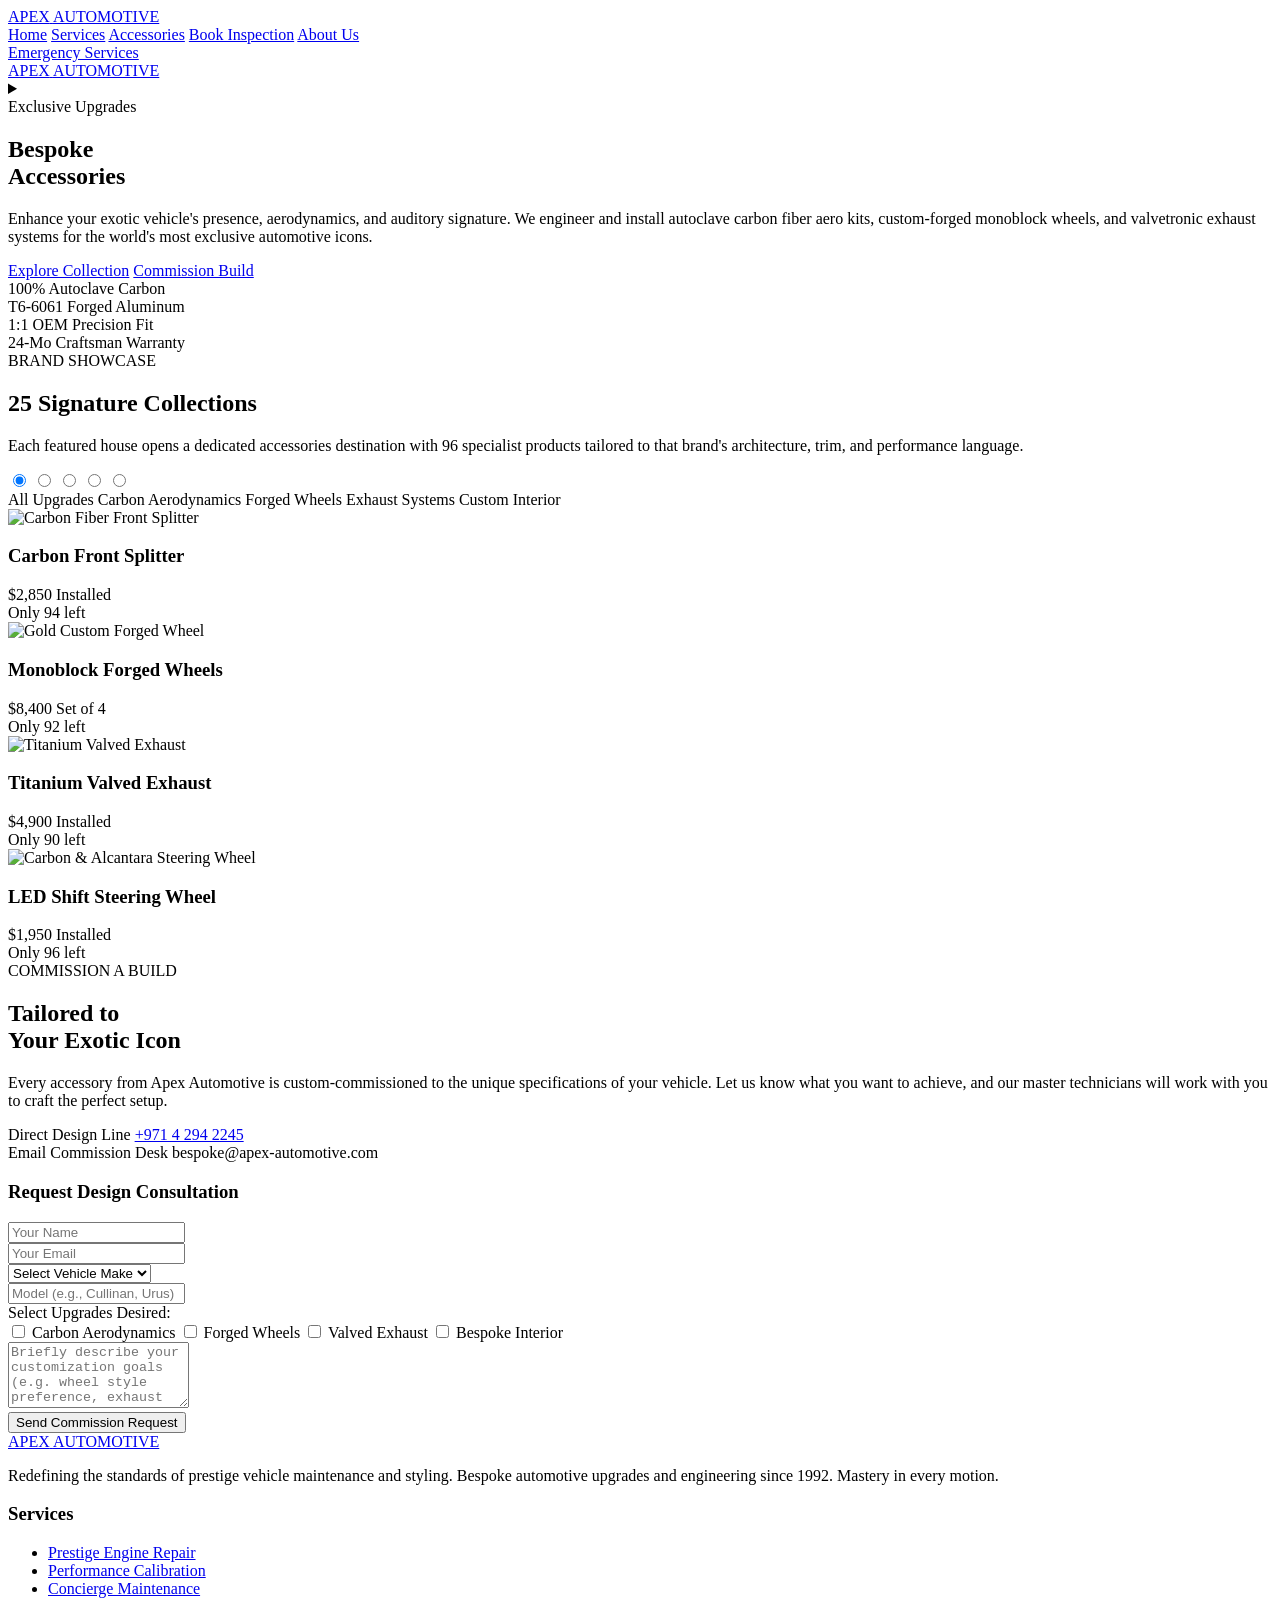
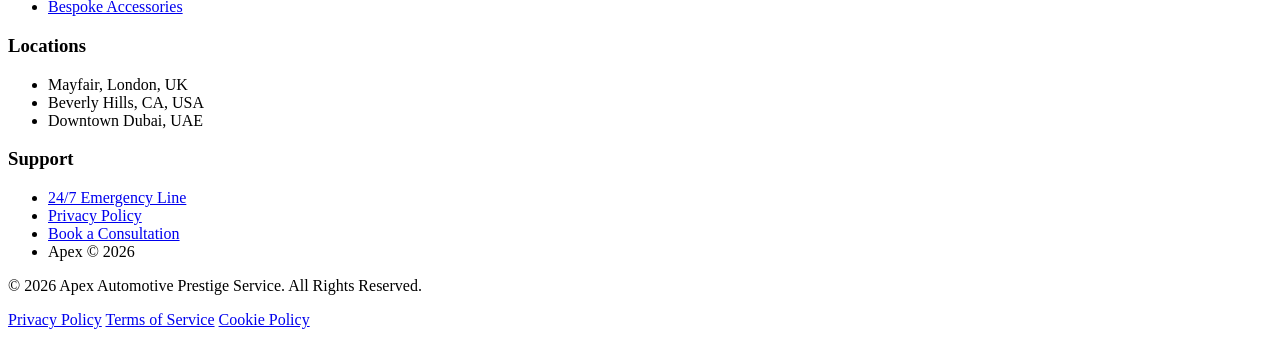
==== commit f7c5fa6c: "Add files via upload" ====
--- a/accessories.html
+++ b/accessories.html
@@ -6,7 +6,8 @@
     <meta name="viewport" content="width=device-width, initial-scale=1.0">
     <title>Bespoke Accessories - Apex Automotive</title>
     <link rel="stylesheet" href="../fontawesome-free-7.2.0-web/css/all.css">
-    <link rel="stylesheet" href="accessories.css">
+    <link rel="stylesheet" href="../CSS/accessories.css">
+    <link rel="stylesheet" href="../icomoon/style.css">
 </head>
 
 <body>
@@ -94,33 +95,62 @@
         </div>
     </section>
 
+    <section id="brands" class="brand-showcase-section">
+        <div class="section-header">
+            <span class="section-label">BRAND SHOWCASE</span>
+            <h2 class="section-title">25 Signature <span class="gold-text">Collections</span></h2>
+            <p class="section-subtitle">Each featured house opens a dedicated accessories destination with 96 specialist
+                products tailored to that brand's architecture, trim, and performance language.</p>
+        </div>
+
+        <div class="brand-logo-car">
+            <a href="accessories/mercdes.html">
+                <i class="icon-mercedes-benz-svgrepo-com"></i>
+            </a>
+            <a href="accessories/bmw.html">
+                <i class="icon-bmw-svgrepo-com"></i>
+            </a>
+            <a href="#">
+                <i class="icon-tesla-svgrepo-com"></i>
+            </a>
+            <a href="accessories/ferrari.html">
+                <i class="icon-ferrari-svgrepo-com"></i>
+            </a>
+            <a href="#">
+                <i class="icon-audi-svgrepo-com"></i>
+            </a>
+            <a href="#">
+                <i class="icon-nissan-svgrepo-com"></i>
+            </a>
+            <a href="accessories/rolls royce.html">
+                <i class="icon-rolls-royce-svgrepo-com"></i>
+            </a>
+            <a href="#">
+                <i class="icon-toyota-svgrepo-com"></i>
+            </a>
+            <a href="#">
+                <i class="icon-volvo-alt-svgrepo-com"></i>
+            </a>
+            <a href="#">
+                <i class="icon-lexus-svgrepo-com"></i>
+            </a>
+            <a href="#">
+                <i class="icon-porsche-svgrepo-com"></i>
+            </a>
+            <a href="#">
+                <i class="icon-scion-svgrepo-com"></i>
+            </a>
+        </div>
+
+    </section>
+
     <section id="collection" class="collection-section">
-        <div class="section-header">
+        <!-- <div class="section-header">
             <span class="section-label">APEX CATALOGUE</span>
             <h2 class="section-title">Prestige <span class="gold-text">Enhancements</span></h2>
             <p class="section-subtitle">Browse our selection of top-tier performance and aesthetic accessories, filtered
                 by category. All products are installed in our climate-controlled secure facility.</p>
-        </div>
-
-        <div class="car-brand">
-            <a href="#"><input type="radio" id="car-MERCEDES" name="filter-cab"></a>
-            <a href="#"><input type="radio" id="car-BMW" name="filter-cab"></a>
-            <a href="#"><input type="radio" id="car-AUDI" name="filter-cab"></a>
-            <a href="#"><input type="radio" id="car-TOYOTA" name="filter-cab"></a>
-            <a href="#"><input type="radio" id="car-LEXUS" name="filter-cab"></a>
-            <a href="#"><input type="radio" id="car-TESLA" name="filter-cab"></a>
-            <a href="#"><input type="radio" id="car-HONDA" name="filter-cab"></a>
-
-            <div class="filter-cabs">
-                <label for="car-MERCEDES"><img src="../font-icon/Mercedes-Benz_Logo_0.svg" alt=""></label>
-                <label for="car-BMW"><img src="../font-icon/bmw.svg" alt="" class="svg-img"></label>
-                <label for="car-AUDI"><svg class="icon"> <use href="../font-icon/Audi_Logo_0.svg"></use></svg></label>
-                <label for="car-TOYOTA"><svg class="icon"> <use href="../font-icon/Toyota_Logo_0.svg"></use></svg></label>
-                <label for="car-LEXUS"><svg class="icon"> <use href="../font-icon/Lexus_Logo_0.svg"></use></svg></label>
-                <label for="car-TESLA"><svg class="icon"> <use href="../font-icon/Tesla_Logo_0.svg"></use></svg></label>
-                <label for="car-HONDA"><svg> <use></use></svg></label>
-            </div>
-        </div>
+        </div> -->
 
         <div class="filter-system">
             <input type="radio" id="cat-all" name="filter-tab" class="filter-radio" checked>
@@ -145,27 +175,12 @@
                 <div class="product-card cat-carbon-item">
                     <div class="card-image-box">
                         <img src="../IMAGE/carbon_splitter.png" alt="Carbon Fiber Front Splitter">
-                        <span class="card-badge gold">Aero Kit</span>
                     </div>
                     <div class="card-content">
-                        <div class="rating-stars">
-                            <i class="fa-solid fa-star"></i>
-                            <i class="fa-solid fa-star"></i>
-                            <i class="fa-solid fa-star"></i>
-                            <i class="fa-solid fa-star"></i>
-                            <i class="fa-solid fa-star"></i>
-                        </div>
                         <h3 class="product-title">Carbon Front Splitter</h3>
-                        <p class="product-desc">Autoclave-cured high-gloss carbon fiber splitter designed to reduce
-                            front-end lift and improve stability at high speeds.</p>
-                        <ul class="product-features">
-                            <li><i class="fa-solid fa-check"></i> 100% Pre-preg Carbon Fiber</li>
-                            <li><i class="fa-solid fa-check"></i> UV-Resistant Clear Coat</li>
-                            <li><i class="fa-solid fa-check"></i> Direct Replacement for OEM</li>
-                        </ul>
                         <div class="card-footer">
                             <span class="product-price">$2,850 <span class="price-suffix">Installed</span></span>
-                            <a href="#inquire" class="btn-card-action">Order Custom</a>
+                            <div class="stock-remaining">Only 94 left</div>
                         </div>
                     </div>
                 </div>
@@ -174,27 +189,12 @@
                 <div class="product-card cat-wheels-item">
                     <div class="card-image-box">
                         <img src="../IMAGE/forged_wheel.png" alt="Gold Custom Forged Wheel">
-                        <span class="card-badge gold">Wheels</span>
                     </div>
                     <div class="card-content">
-                        <div class="rating-stars">
-                            <i class="fa-solid fa-star"></i>
-                            <i class="fa-solid fa-star"></i>
-                            <i class="fa-solid fa-star"></i>
-                            <i class="fa-solid fa-star"></i>
-                            <i class="fa-solid fa-star"></i>
-                        </div>
                         <h3 class="product-title">Monoblock Forged Wheels</h3>
-                        <p class="product-desc">Aerospace T6-6061 aluminum monoblock forged wheels finished in brushed
-                            champagne gold. Designed for high strength and low mass.</p>
-                        <ul class="product-features">
-                            <li><i class="fa-solid fa-check"></i> Tailored Offset & Concavity</li>
-                            <li><i class="fa-solid fa-check"></i> Custom Finishes Available</li>
-                            <li><i class="fa-solid fa-check"></i> 22" - 24" Sizing Fits</li>
-                        </ul>
                         <div class="card-footer">
                             <span class="product-price">$8,400 <span class="price-suffix">Set of 4</span></span>
-                            <a href="#inquire" class="btn-card-action">Order Custom</a>
+                            <div class="stock-remaining">Only 92 left</div>
                         </div>
                     </div>
                 </div>
@@ -203,27 +203,12 @@
                 <div class="product-card cat-exhaust-item">
                     <div class="card-image-box">
                         <img src="../IMAGE/valved_exhaust.png" alt="Titanium Valved Exhaust">
-                        <span class="card-badge gold">Valvetronic</span>
                     </div>
                     <div class="card-content">
-                        <div class="rating-stars">
-                            <i class="fa-solid fa-star"></i>
-                            <i class="fa-solid fa-star"></i>
-                            <i class="fa-solid fa-star"></i>
-                            <i class="fa-solid fa-star"></i>
-                            <i class="fa-solid fa-star"></i>
-                        </div>
                         <h3 class="product-title">Titanium Valved Exhaust</h3>
-                        <p class="product-desc">Ultralight titanium cat-back exhaust system with quad blue-burnt tips.
-                            Featuring active valves to switch between quiet and track mode.</p>
-                        <ul class="product-features">
-                            <li><i class="fa-solid fa-check"></i> 45% Weight Reduction vs OEM</li>
-                            <li><i class="fa-solid fa-check"></i> Dyno-Proven +22 HP Gain</li>
-                            <li><i class="fa-solid fa-check"></i> Wireless Valve Control</li>
-                        </ul>
                         <div class="card-footer">
                             <span class="product-price">$4,900 <span class="price-suffix">Installed</span></span>
-                            <a href="#inquire" class="btn-card-action">Order Custom</a>
+                            <div class="stock-remaining">Only 90 left</div>
                         </div>
                     </div>
                 </div>
@@ -232,27 +217,12 @@
                 <div class="product-card cat-interior-item">
                     <div class="card-image-box">
                         <img src="../IMAGE/alcantara_steering.png" alt="Carbon & Alcantara Steering Wheel">
-                        <span class="card-badge gold">Interior</span>
                     </div>
                     <div class="card-content">
-                        <div class="rating-stars">
-                            <i class="fa-solid fa-star"></i>
-                            <i class="fa-solid fa-star"></i>
-                            <i class="fa-solid fa-star"></i>
-                            <i class="fa-solid fa-star"></i>
-                            <i class="fa-solid fa-star"></i>
-                        </div>
                         <h3 class="product-title">LED Shift Steering Wheel</h3>
-                        <p class="product-desc">Bespoke ergonomic steering wheel wrapped in genuine Alcantara, finished
-                            with gold stitching, carbon fiber trim, and LED shift indicator.</p>
-                        <ul class="product-features">
-                            <li><i class="fa-solid fa-check"></i> RGB LED Tachometer Display</li>
-                            <li><i class="fa-solid fa-check"></i> Customized Stitching Colors</li>
-                            <li><i class="fa-solid fa-check"></i> Integrates with OEM Airbag</li>
-                        </ul>
                         <div class="card-footer">
                             <span class="product-price">$1,950 <span class="price-suffix">Installed</span></span>
-                            <a href="#inquire" class="btn-card-action">Order Custom</a>
+                            <div class="stock-remaining">Only 96 left</div>
                         </div>
                     </div>
                 </div>
@@ -441,4 +411,4 @@
 
 </body>
 
-</html>
+</html>
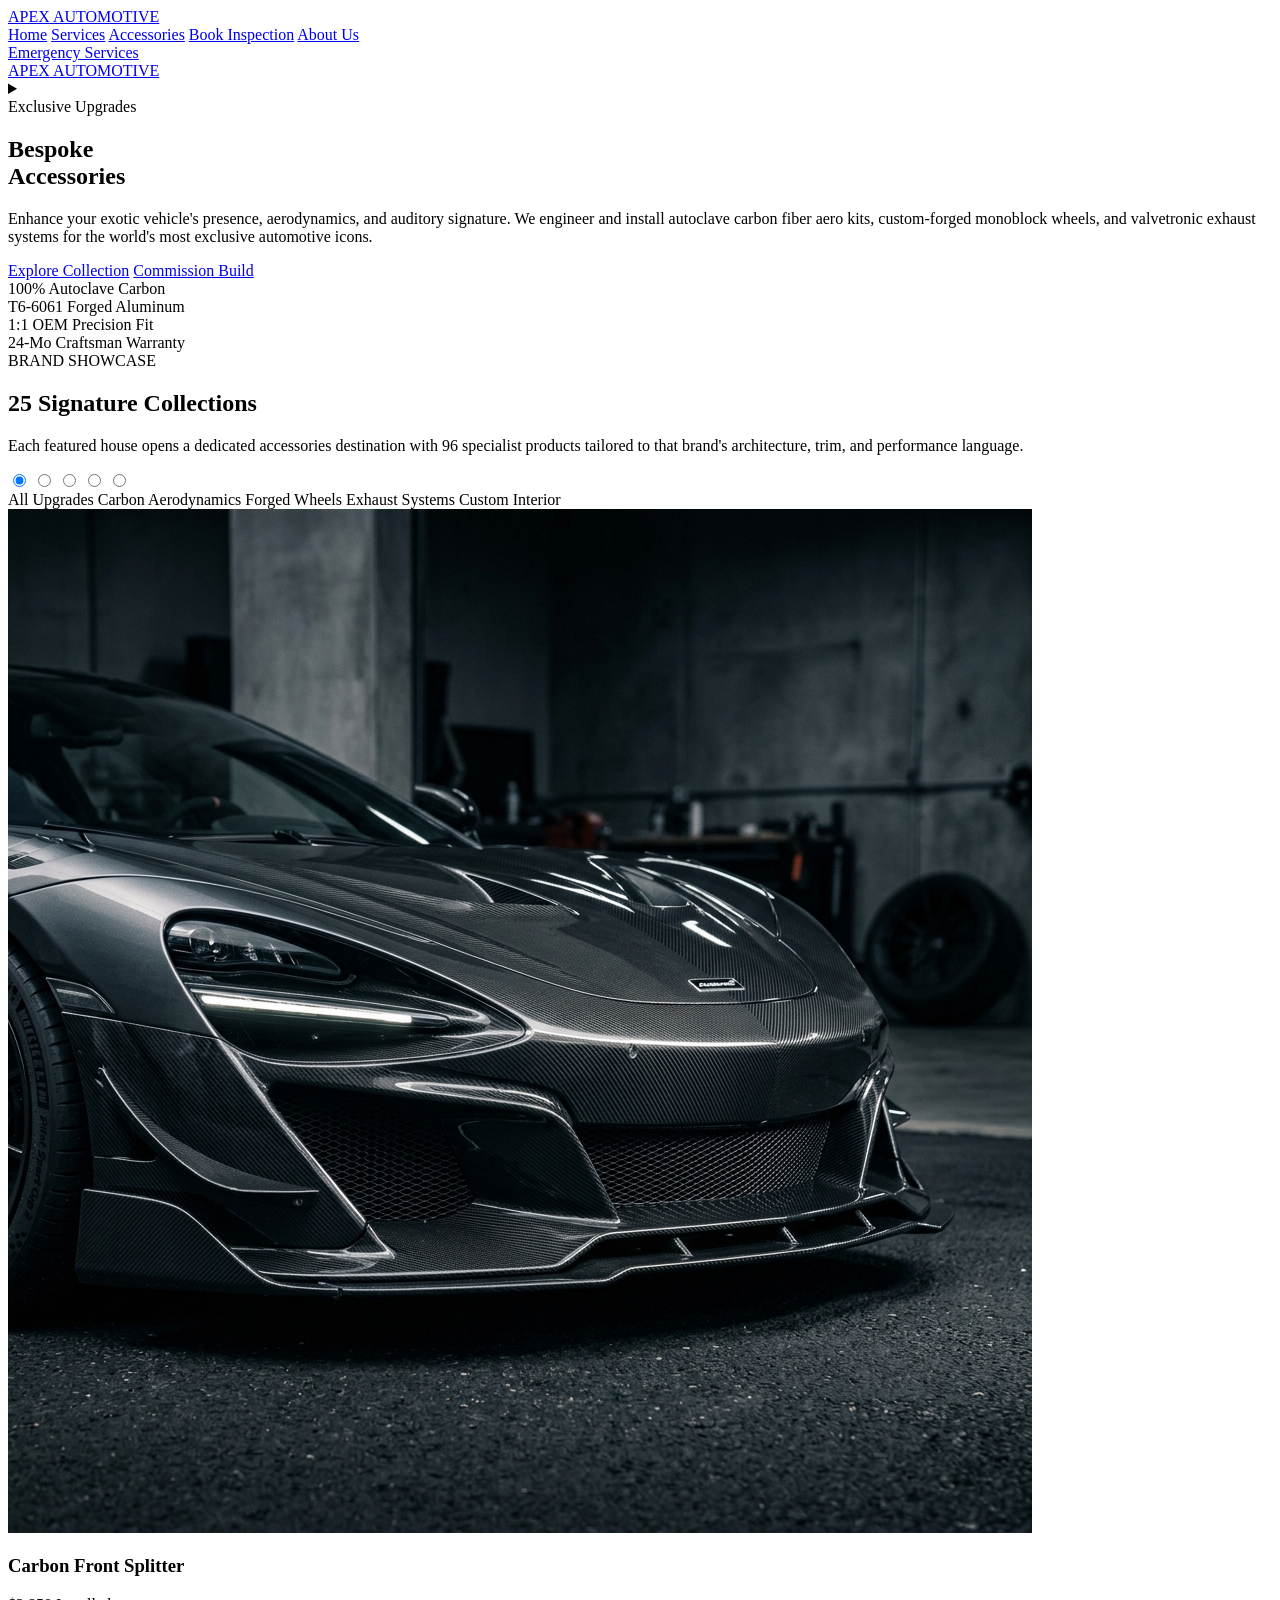
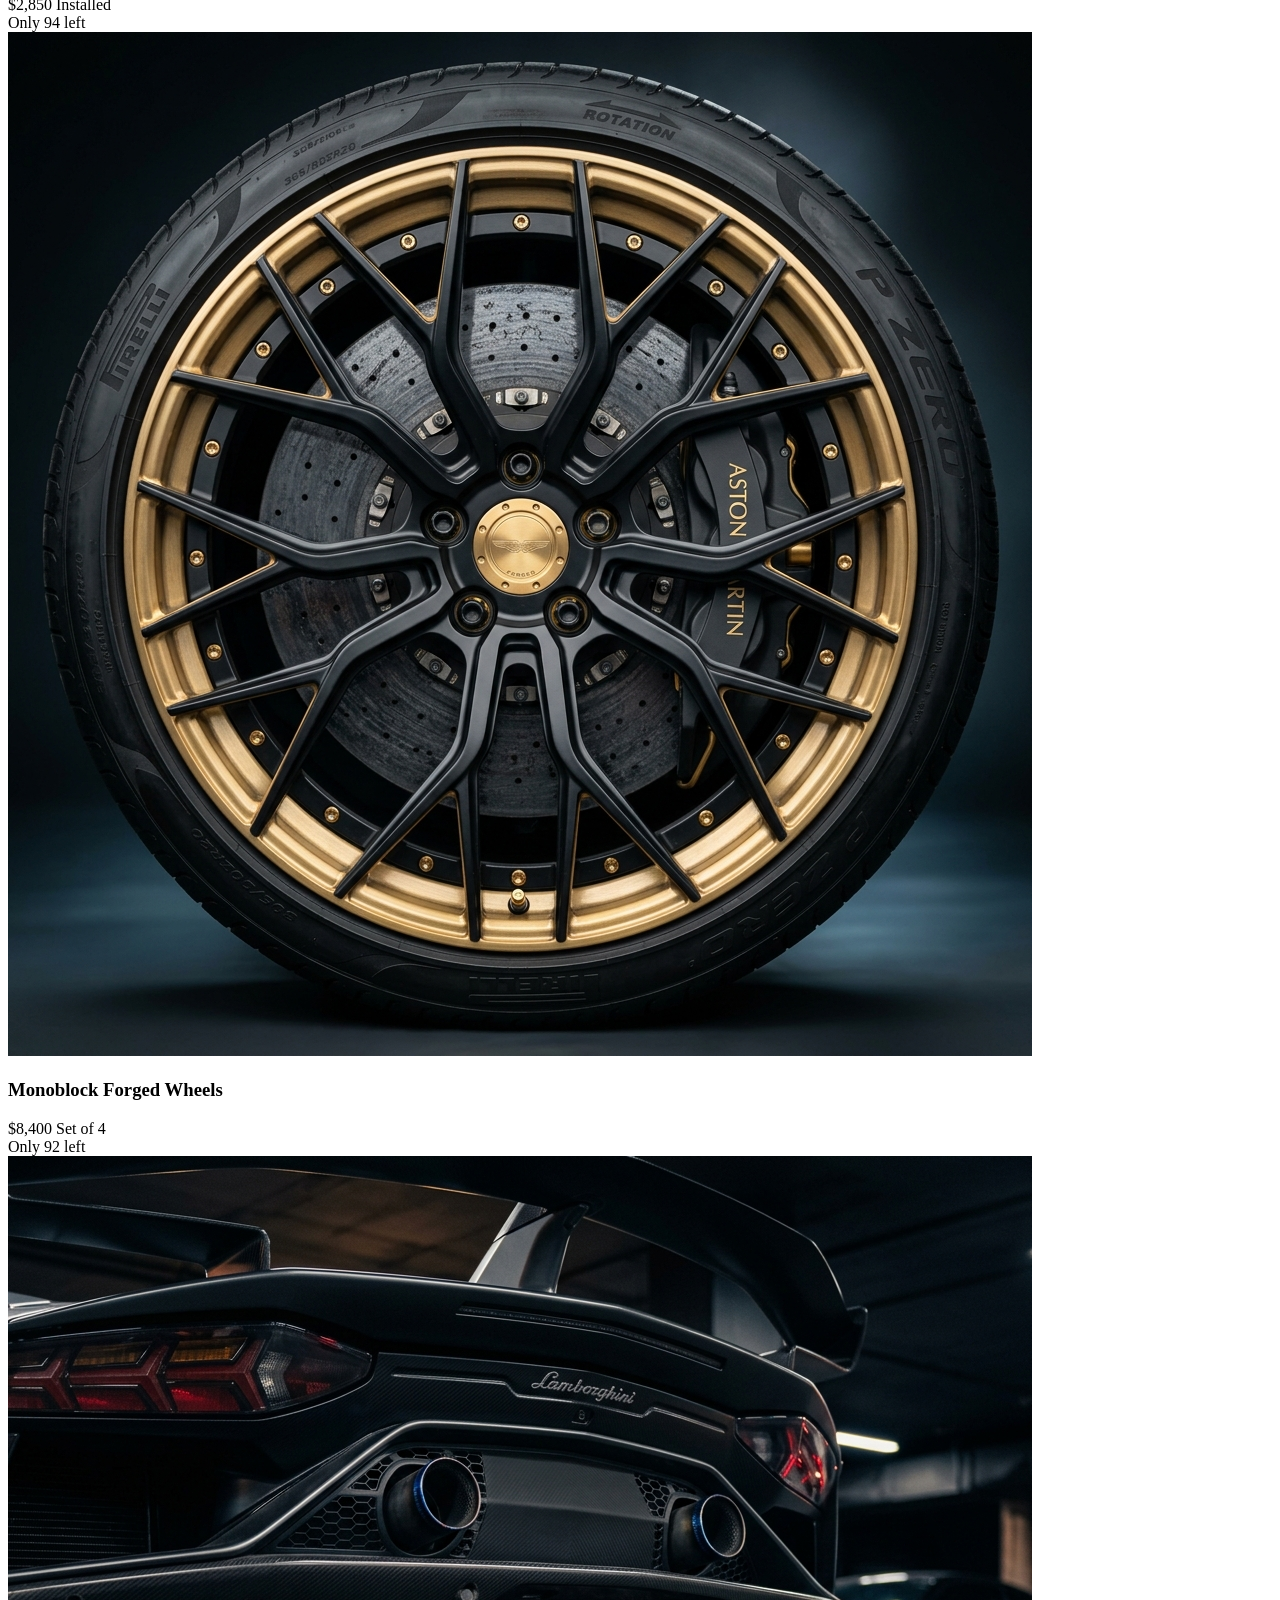
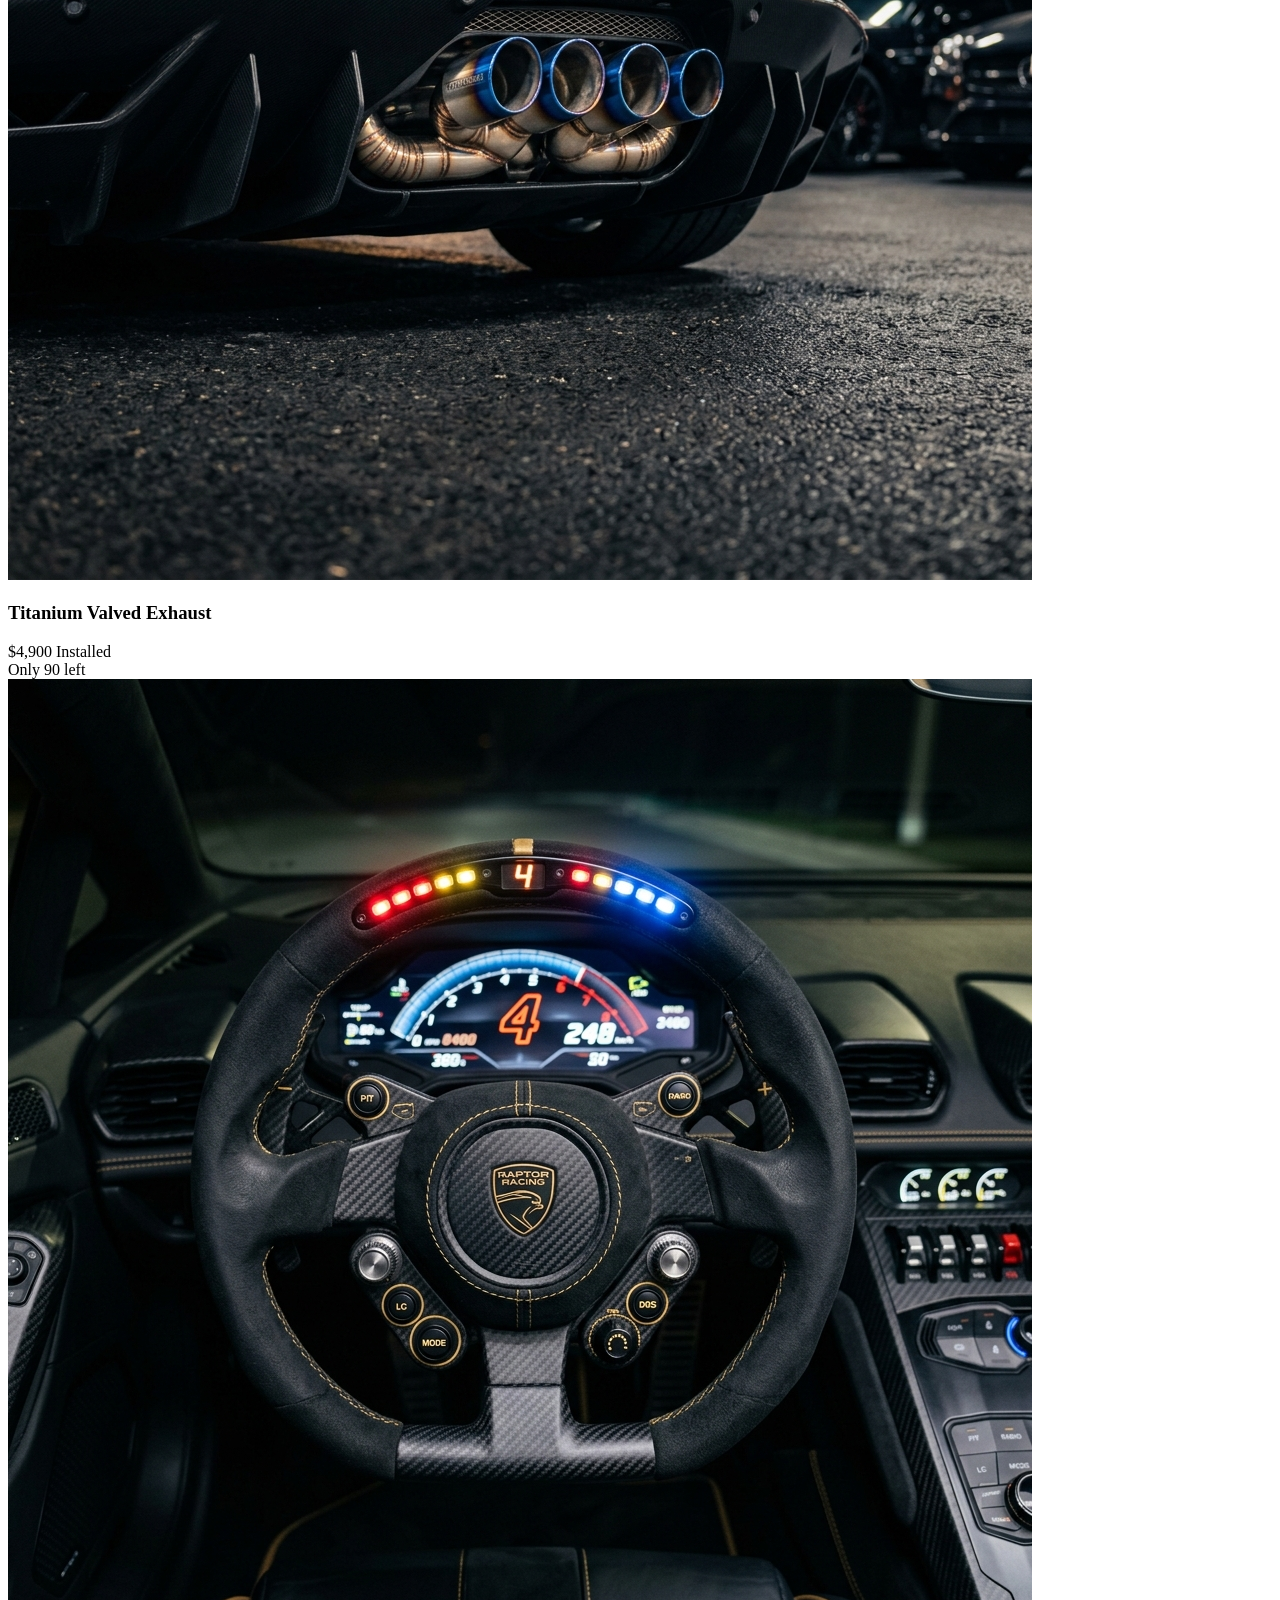
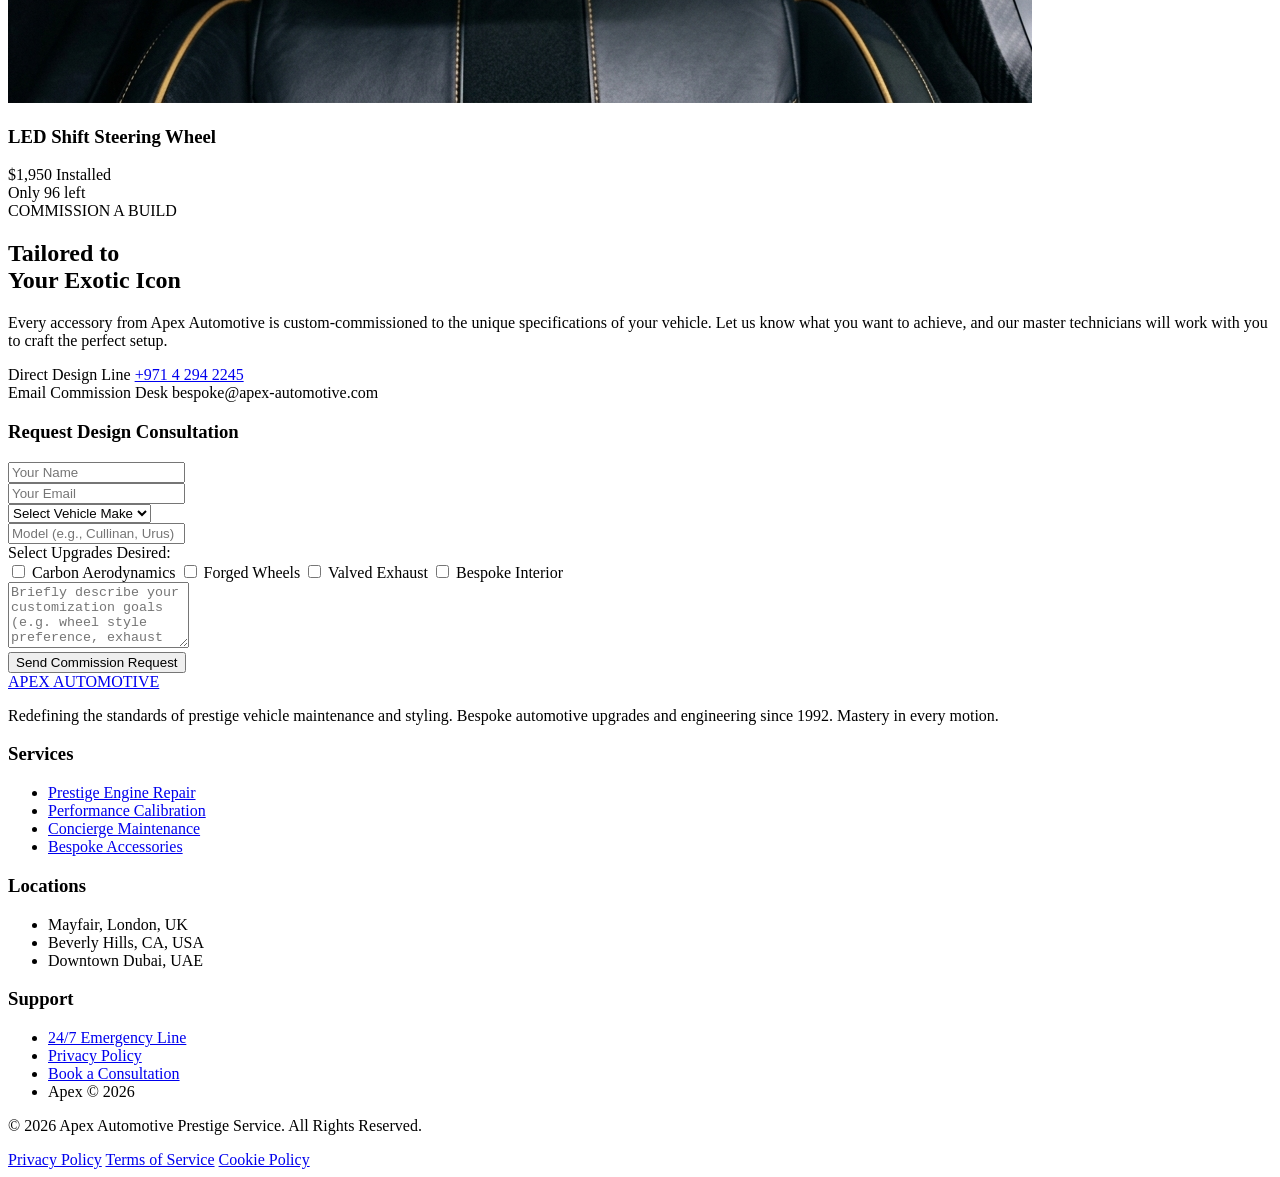
==== commit 3432eafd: "Update image paths in accessories.html" ====
--- a/accessories.html
+++ b/accessories.html
@@ -5,9 +5,8 @@
     <meta charset="UTF-8">
     <meta name="viewport" content="width=device-width, initial-scale=1.0">
     <title>Bespoke Accessories - Apex Automotive</title>
-    <link rel="stylesheet" href="../fontawesome-free-7.2.0-web/css/all.css">
-    <link rel="stylesheet" href="../CSS/accessories.css">
-    <link rel="stylesheet" href="../icomoon/style.css">
+    <link rel="stylesheet" href="fontawesome-free-7.2.0-web/css/all.css">
+    <link rel="stylesheet" href="style.css">
 </head>
 
 <body>
@@ -174,7 +173,7 @@
                 <!-- Product Card 1: Carbon Splitter -->
                 <div class="product-card cat-carbon-item">
                     <div class="card-image-box">
-                        <img src="../IMAGE/carbon_splitter.png" alt="Carbon Fiber Front Splitter">
+                        <img src="carbon_splitter.png" alt="Carbon Fiber Front Splitter">
                     </div>
                     <div class="card-content">
                         <h3 class="product-title">Carbon Front Splitter</h3>
@@ -188,7 +187,7 @@
                 <!-- Product Card 2: Custom Wheels -->
                 <div class="product-card cat-wheels-item">
                     <div class="card-image-box">
-                        <img src="../IMAGE/forged_wheel.png" alt="Gold Custom Forged Wheel">
+                        <img src="forged_wheel.png" alt="Gold Custom Forged Wheel">
                     </div>
                     <div class="card-content">
                         <h3 class="product-title">Monoblock Forged Wheels</h3>
@@ -202,7 +201,7 @@
                 <!-- Product Card 3: Valved Exhaust -->
                 <div class="product-card cat-exhaust-item">
                     <div class="card-image-box">
-                        <img src="../IMAGE/valved_exhaust.png" alt="Titanium Valved Exhaust">
+                        <img src="valved_exhaust.png" alt="Titanium Valved Exhaust">
                     </div>
                     <div class="card-content">
                         <h3 class="product-title">Titanium Valved Exhaust</h3>
@@ -216,7 +215,7 @@
                 <!-- Product Card 4: Alcantara Steering Wheel -->
                 <div class="product-card cat-interior-item">
                     <div class="card-image-box">
-                        <img src="../IMAGE/alcantara_steering.png" alt="Carbon & Alcantara Steering Wheel">
+                        <img src="alcantara_steering.png" alt="Carbon & Alcantara Steering Wheel">
                     </div>
                     <div class="card-content">
                         <h3 class="product-title">LED Shift Steering Wheel</h3>
@@ -411,4 +410,4 @@
 
 </body>
 
-</html>+</html>
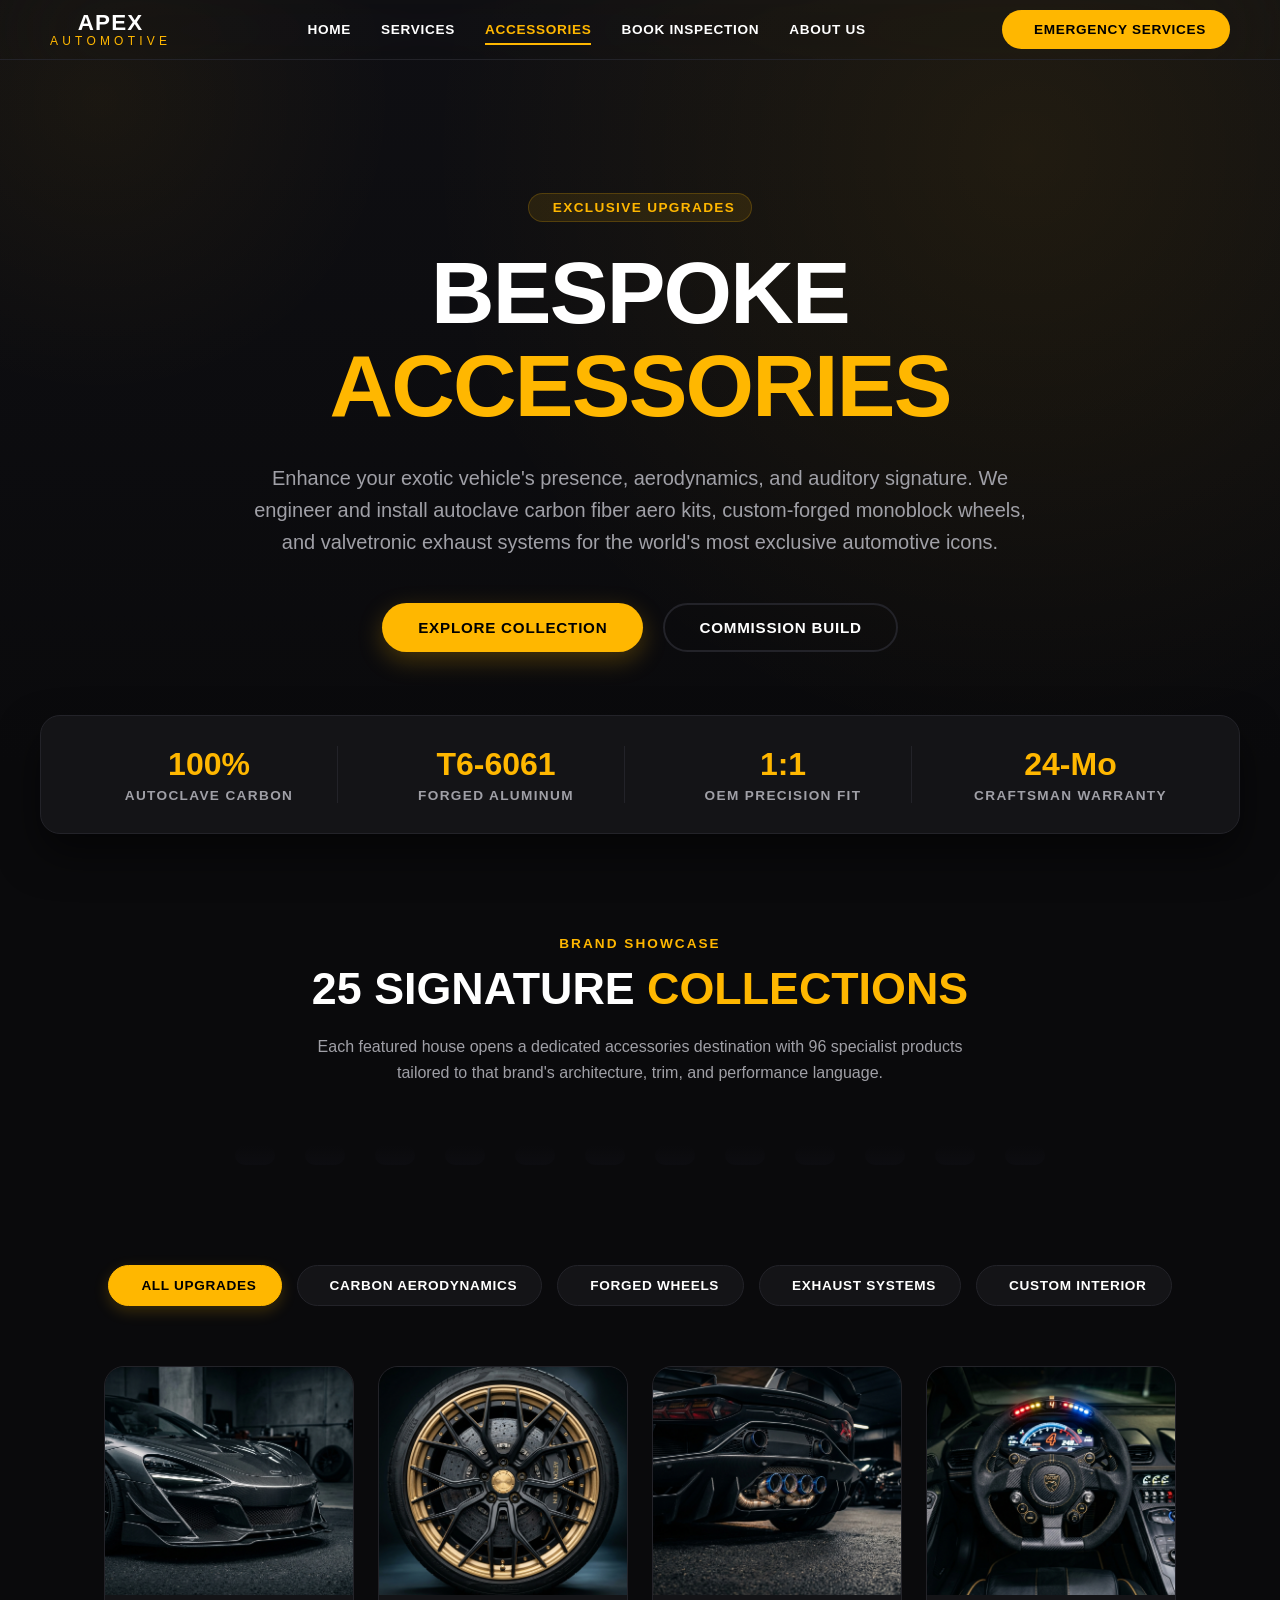
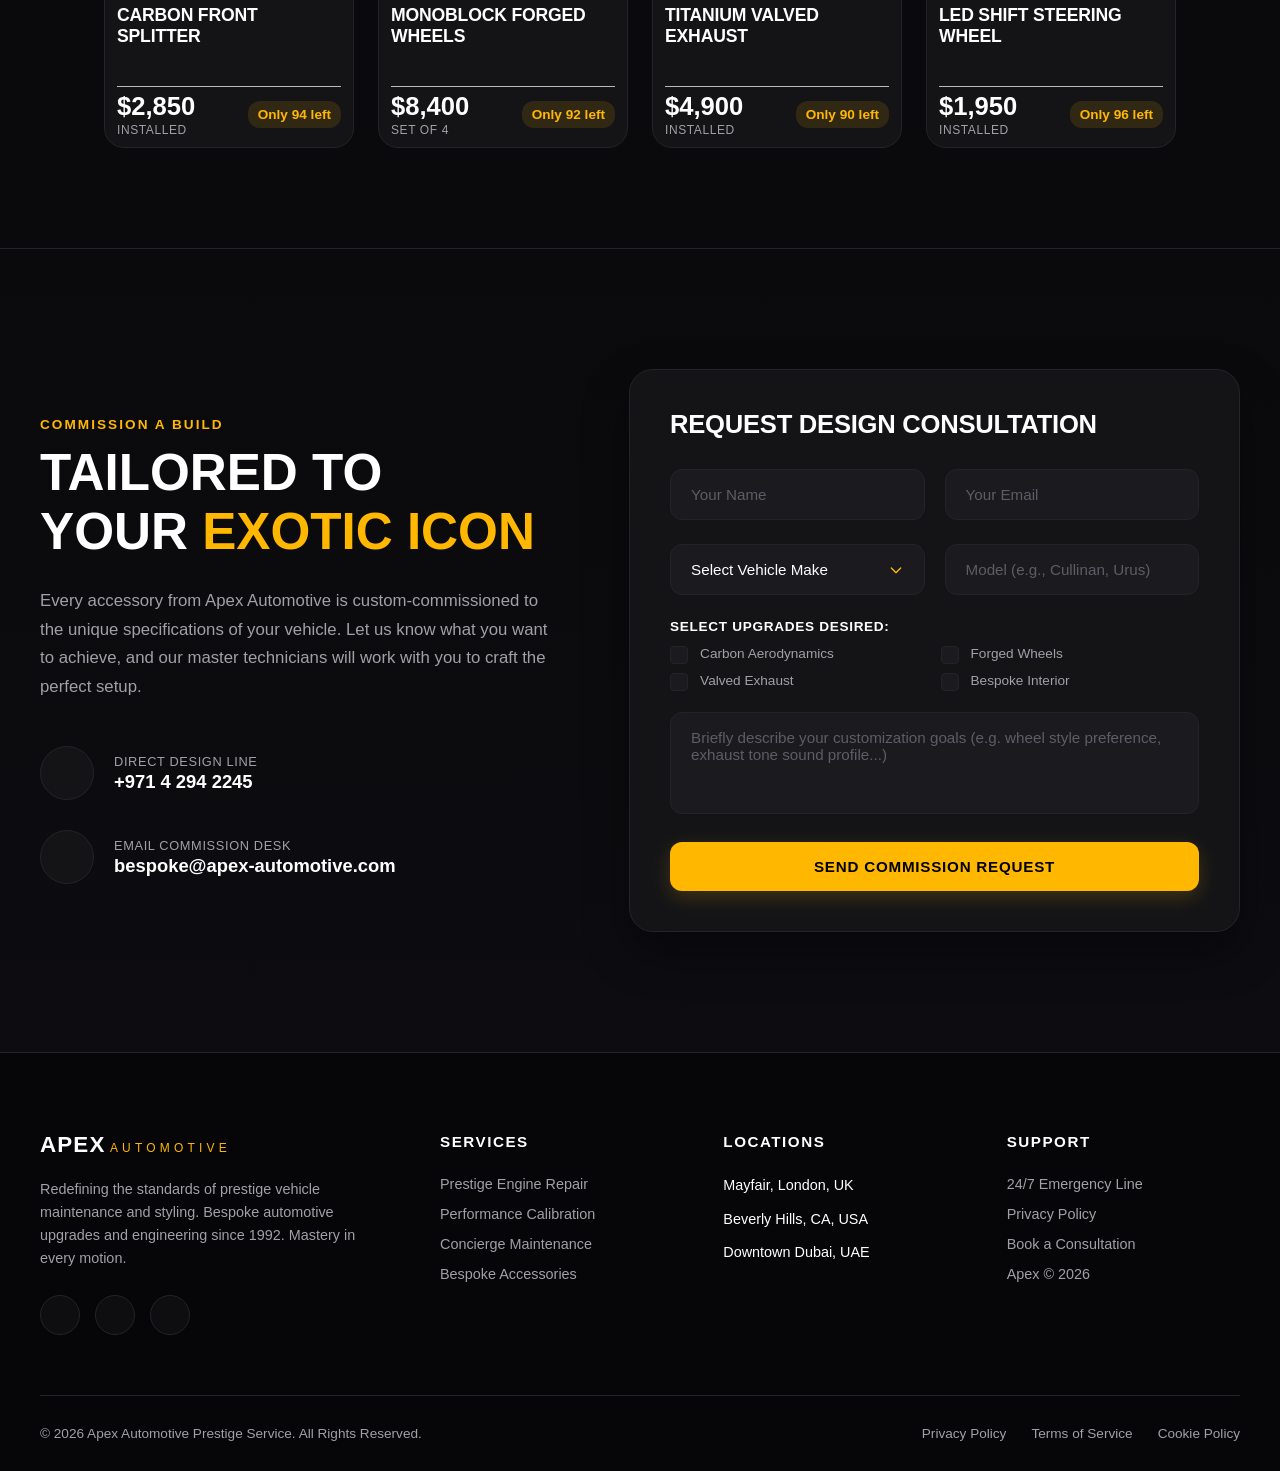
==== commit 3d66767f: "Update accessories.html" ====
--- a/accessories.html
+++ b/accessories.html
@@ -5,8 +5,8 @@
     <meta charset="UTF-8">
     <meta name="viewport" content="width=device-width, initial-scale=1.0">
     <title>Bespoke Accessories - Apex Automotive</title>
-    <link rel="stylesheet" href="fontawesome-free-7.2.0-web/css/all.css">
-    <link rel="stylesheet" href="style.css">
+    <link rel="stylesheet" href="https://cloudflare.com">
+    <link rel="stylesheet" href="accessories.css">
 </head>
 
 <body>
--- a/accessories.css
+++ b/accessories.css
@@ -0,0 +1,1299 @@
+/* ==========================================================================
+   AURUM AUTOMOTIVE - BESPOKE ACCESSORIES STYLESHEET (NO JS)
+   ========================================================================== */
+
+/* Variables */
+:root {
+    --color-bg-dark: #0a0a0c;
+    --color-bg-card: #141417;
+    --color-bg-input: #1a1a1f;
+    --color-gold: #ffb700;
+    --color-gold-hover: #dca134;
+    --color-gold-rgb: 255, 183, 0;
+    --color-text-white: #ffffff;
+    --color-text-muted: #a0a0a7;
+    --color-border: #232329;
+    --color-border-glow: rgba(255, 183, 0, 0.2);
+
+    --font-heading: 'Montserrat', sans-serif;
+    --font-body: 'Inter', sans-serif;
+
+    --transition: all 0.3s cubic-bezier(0.4, 0, 0.2, 1);
+}
+
+/* Reset & Base Styles */
+* {
+    margin: 0;
+    padding: 0;
+    box-sizing: border-box;
+}
+
+html {
+    scroll-behavior: smooth;
+    font-family: var(--font-body);
+    background-color: var(--color-bg-dark);
+    color: var(--color-text-muted);
+}
+
+body {
+    overflow-x: hidden;
+    background-color: var(--color-bg-dark);
+    -webkit-font-smoothing: antialiased;
+}
+
+h1,
+h2,
+h3,
+h4,
+h5,
+h6 {
+    font-family: var(--font-heading);
+    color: var(--color-text-white);
+    font-weight: 800;
+}
+
+a {
+    text-decoration: none;
+    transition: var(--transition);
+}
+
+.gold-text {
+    color: var(--color-gold);
+}
+
+.section-label {
+    display: inline-block;
+    color: var(--color-gold);
+    font-family: var(--font-heading);
+    font-size: 0.85rem;
+    font-weight: 700;
+    letter-spacing: 0.15em;
+    text-transform: uppercase;
+    margin-bottom: 12px;
+}
+
+.nav-header {
+    position: fixed;
+    top: 0;
+    left: 0;
+    width: 100%;
+    z-index: 1000;
+    /* background-color: rgba(10, 10, 12, 0.85); */
+    backdrop-filter: blur(65px);
+    border-bottom: 1px solid var(--color-border);
+}
+
+.phone {
+    display: none;
+}
+
+.nav-container {
+    max-width: 1200px;
+    margin: 0 auto;
+    padding: 10px;
+    display: flex;
+    justify-content: space-between;
+    align-items: center;
+}
+
+.brand-logo {
+    display: flex;
+    text-align: center;
+    flex-direction: column;
+    line-height: 1.1;
+}
+
+.logo-bold {
+    font-family: var(--font-heading);
+    font-weight: 900;
+    font-size: 1.4rem;
+    letter-spacing: 0.05em;
+    color: var(--color-text-white);
+}
+
+.logo-thin {
+    font-family: var(--font-heading);
+    font-weight: 400;
+    font-size: 0.75rem;
+    letter-spacing: 0.35em;
+    color: var(--color-gold);
+}
+
+.nav-menu {
+    display: flex;
+    gap: 30px;
+}
+
+.nav-link {
+    font-family: var(--font-heading);
+    font-weight: 600;
+    font-size: 0.85rem;
+    text-transform: uppercase;
+    letter-spacing: 0.05em;
+    color: var(--color-text-white);
+    padding: 8px 0;
+    position: relative;
+}
+
+.nav-link::after {
+    content: '';
+    position: absolute;
+    bottom: 0;
+    left: 0;
+    width: 0;
+    height: 2px;
+    background-color: var(--color-gold);
+    transition: var(--transition);
+}
+
+.nav-link:hover {
+    color: var(--color-gold);
+}
+
+.nav-link:hover::after,
+.nav-link.active::after {
+    width: 100%;
+}
+
+.nav-link.active {
+    color: var(--color-gold);
+}
+
+.emergency-btn {
+    display: inline-flex;
+    align-items: center;
+    gap: 8px;
+    background-color: var(--color-gold);
+    color: #000;
+    font-family: var(--font-heading);
+    font-weight: 800;
+    font-size: 0.85rem;
+    text-transform: uppercase;
+    letter-spacing: 0.05em;
+    padding: 12px 24px;
+    border-radius: 50px;
+    transition: var(--transition);
+}
+
+.emergency-btn:hover {
+    background-color: var(--color-text-white);
+    transform: translateY(-2px);
+    box-shadow: 0 5px 15px rgba(255, 183, 0, 0.3);
+}
+
+/* ==========================================================================
+   2. HERO SECTION
+   ========================================================================== */
+.hero-section {
+    position: relative;
+    padding: 180px 20px 100px 20px;
+    min-height: 85vh;
+    display: flex;
+    align-items: center;
+    justify-content: center;
+    background: radial-gradient(circle at 80% 20%, rgba(255, 183, 0, 0.08) 0%, transparent 50%),
+        linear-gradient(180deg, #0f0f13 0%, var(--color-bg-dark) 100%);
+    overflow: hidden;
+}
+
+.hero-glow {
+    position: absolute;
+    width: 600px;
+    height: 600px;
+    background: radial-gradient(circle, rgba(255, 183, 0, 0.05) 0%, transparent 70%);
+    top: -200px;
+    left: -200px;
+    pointer-events: none;
+}
+
+.hero-content {
+    max-width: 800px;
+    text-align: center;
+    z-index: 10;
+}
+
+.hero-badge {
+    display: inline-flex;
+    align-items: center;
+    gap: 8px;
+    background-color: rgba(255, 183, 0, 0.1);
+    border: 1px solid rgba(255, 183, 0, 0.2);
+    color: var(--color-gold);
+    padding: 6px 16px;
+    border-radius: 50px;
+    font-family: var(--font-heading);
+    font-size: 0.85rem;
+    font-weight: 700;
+    text-transform: uppercase;
+    letter-spacing: 0.1em;
+    margin-bottom: 25px;
+}
+
+.hero-title {
+    font-size: clamp(3rem, 7vw, 5.5rem);
+    line-height: 1.05;
+    text-transform: uppercase;
+    letter-spacing: -0.02em;
+    margin-bottom: 30px;
+}
+
+.hero-subtitle {
+    font-size: clamp(1rem, 2vw, 1.25rem);
+    line-height: 1.6;
+    color: var(--color-text-muted);
+    margin-bottom: 45px;
+}
+
+.hero-actions {
+    display: flex;
+    gap: 20px;
+    justify-content: center;
+}
+
+.btn-primary {
+    display: inline-block;
+    background-color: var(--color-gold);
+    color: #000000;
+    font-family: var(--font-heading);
+    font-weight: 800;
+    font-size: 0.95rem;
+    text-transform: uppercase;
+    letter-spacing: 0.05em;
+    padding: 16px 36px;
+    border-radius: 50px;
+    box-shadow: 0 8px 24px rgba(255, 183, 0, 0.25);
+    transition: var(--transition);
+}
+
+.btn-primary:hover {
+    background-color: var(--color-text-white);
+    transform: translateY(-3px);
+    box-shadow: 0 12px 30px rgba(255, 255, 255, 0.15);
+}
+
+.btn-outline {
+    display: inline-block;
+    border: 2px solid #232329;
+    color: #fff;
+    font-family: var(--font-heading);
+    font-weight: 800;
+    font-size: 0.95rem;
+    text-transform: uppercase;
+    letter-spacing: 0.05em;
+    padding: 14px 34px;
+    border-radius: 50px;
+    transition: var(--transition);
+}
+
+.btn-outline:hover {
+    border-color: var(--color-gold);
+    color: var(--color-gold);
+    transform: translateY(-3px);
+    background-color: rgba(255, 183, 0, 0.03);
+}
+
+/* ==========================================================================
+   3. WORKSHOP STATS BAR
+   ========================================================================== */
+.stats-bar {
+    max-width: 1200px;
+    margin: -50px auto 0 auto;
+    position: relative;
+    z-index: 20;
+    background-color: var(--color-bg-card);
+    border: 1px solid var(--color-border);
+    border-radius: 20px;
+    padding: 30px 40px;
+    display: grid;
+    grid-template-columns: repeat(4, 1fr);
+    gap: 30px;
+    text-align: center;
+    box-shadow: 0 20px 40px rgba(0, 0, 0, 0.5);
+}
+
+.stat-item {
+    display: flex;
+    flex-direction: column;
+    gap: 5px;
+}
+
+.stat-item:not(:last-child) {
+    border-right: 1px solid var(--color-border);
+}
+
+.stat-number {
+    font-family: var(--font-heading);
+    font-size: 2rem;
+    font-weight: 900;
+    color: var(--color-gold);
+}
+
+.stat-label {
+    font-size: 0.85rem;
+    text-transform: uppercase;
+    letter-spacing: 0.1em;
+    color: var(--color-text-muted);
+    font-weight: 600;
+}
+
+/* ==========================================================================
+   4. ACCESSORIES CATALOG SECTION (Pure CSS Interactive Filtering)
+   ========================================================================== */
+.collection-section {
+    max-width: 1200px;
+    margin: 100px auto;
+    padding: 0 20px;
+}
+
+.section-header {
+    text-align: center;
+    max-width: 700px;
+    margin: 0 auto 60px auto;
+}
+
+.section-title {
+    font-size: 2.8rem;
+    text-transform: uppercase;
+    margin-bottom: 20px;
+}
+
+.section-subtitle {
+    font-size: 1rem;
+    line-height: 1.6;
+}
+
+.brand-showcase-section {
+    max-width: 1200px;
+    margin: 100px auto;
+    padding: 0 20px;
+}
+
+.brand-logo-grid {
+    display: grid;
+    grid-template-columns: repeat(5, minmax(0, 1fr));
+    gap: 20px;
+}
+
+.brand-logo-car{
+    display: flex; justify-content: center; gap: 30px;
+    flex-wrap: wrap; align-items: center;
+}
+
+.brand-logo-car a{
+    color: #fff; font-size: 60px; padding: 10px 20px;
+    background: linear-gradient(180deg, var(--color-bg-dark) 0%, #0d0d11 100%);
+    border-radius: 10px; transition: 1.2s;
+    display: flex; align-items: center; 
+}
+
+.brand-logo-car a::after {
+    content: '';
+    position: absolute;
+    bottom: 0;
+    left: 0;
+    width: 0;
+    height: 2px;
+    background-color: var(--color-gold);
+    transition: var(--transition);
+}
+
+.brand-logo-car a:hover {
+    color: var(--color-gold);
+    transform: translateY(-3px);
+    border: 1px solid var(--color-gold);
+}
+
+/* make the border-bottom animate around brand-logo-car slowly */
+
+
+.brand-mark {
+    display: grid;
+    place-items: center;
+    width: 60px;
+    height: 60px;
+    border-radius: 18px;
+    background: linear-gradient(135deg, var(--color-gold), #fff1bc);
+    color: #000;
+    font-family: var(--font-heading);
+    font-size: 1.45rem;
+    font-weight: 900;
+}
+
+.brand-name {
+    font-family: var(--font-heading);
+    font-size: 1rem;
+    font-weight: 800;
+    text-transform: uppercase;
+    letter-spacing: 0.08em;
+}
+
+.brand-tag {
+    font-size: 0.8rem;
+    color: var(--color-text-muted);
+}
+
+.brand-hero {
+    position: relative;
+    padding: 180px 20px 90px;
+    min-height: 70vh;
+    display: flex;
+    align-items: center;
+    justify-content: center;
+    background: radial-gradient(circle at top right, rgba(255, 183, 0, 0.14), transparent 24%), linear-gradient(120deg, #0d0d11 0%, #181821 100%);
+}
+
+.brand-hero-glow {
+    position: absolute;
+    inset: 0;
+    background: radial-gradient(circle at 20% 20%, rgba(255, 183, 0, 0.08), transparent 28%);
+    pointer-events: none;
+}
+
+.brand-hero-content {
+    position: relative;
+    z-index: 1;
+    max-width: 900px;
+    text-align: center;
+}
+
+.brand-products-section {
+    max-width: 1200px;
+    margin: 0 auto 100px;
+    padding: 0 20px;
+}
+
+.brand-product-grid {
+    grid-template-columns: repeat(3, minmax(0, 1fr));
+}
+
+.product-visual {
+    display: flex;
+    flex-direction: column;
+    align-items: center;
+    justify-content: center;
+    gap: 10px;
+    height: 100%;
+    padding: 20px;
+    border-radius: 16px;
+    background: linear-gradient(135deg, rgba(255, 183, 0, 0.16), rgba(255, 255, 255, 0.04));
+    color: var(--color-text-white);
+}
+
+.product-visual-badge {
+    display: inline-flex;
+    align-items: center;
+    justify-content: center;
+    border-radius: 999px;
+    padding: 8px 14px;
+    background-color: rgba(255, 183, 0, 0.16);
+    color: var(--color-gold);
+    font-family: var(--font-heading);
+    font-size: 0.78rem;
+    font-weight: 800;
+    letter-spacing: 0.12em;
+    text-transform: uppercase;
+}
+
+.product-visual strong {
+    font-size: 1.35rem;
+    letter-spacing: 0.04em;
+}
+
+.product-visual span:last-child {
+    font-size: 0.9rem;
+    color: var(--color-text-muted);
+}
+
+/* Filter Tab system */
+.filter-system {
+    display: flex;
+    flex-direction: column;
+    gap: 40px;
+}
+
+/* Hide raw radio inputs */
+.filter-radio {
+    display: none;
+}
+
+/* Filter controls / label styling */
+.filter-tabs {
+    display: flex;
+    justify-content: center;
+    flex-wrap: wrap;
+    gap: 15px;
+    margin-bottom: 20px;
+}
+
+.tab-label {
+    display: inline-flex;
+    align-items: center;
+    gap: 8px;
+    padding: 12px 24px;
+    border-radius: 50px;
+    background-color: var(--color-bg-card);
+    border: 1px solid var(--color-border);
+    color: var(--color-text-white);
+    font-family: var(--font-heading);
+    font-weight: 700;
+    font-size: 0.85rem;
+    text-transform: uppercase;
+    letter-spacing: 0.05em;
+    cursor: pointer;
+    transition: var(--transition);
+}
+
+.tab-label:hover {
+    border-color: var(--color-gold);
+    color: var(--color-gold);
+    transform: translateY(-2px);
+}
+
+
+/* Active State Styles via checked radio buttons */
+#cat-all:checked~.filter-tabs label[for="cat-all"],
+#cat-carbon:checked~.filter-tabs label[for="cat-carbon"],
+#cat-wheels:checked~.filter-tabs label[for="cat-wheels"],
+#cat-exhaust:checked~.filter-tabs label[for="cat-exhaust"],
+#cat-interior:checked~.filter-tabs label[for="cat-interior"] {
+    background-color: var(--color-gold);
+    color: #000000;
+    border-color: var(--color-gold);
+    box-shadow: 0 5px 15px rgba(255, 183, 0, 0.2);
+}
+
+/* Products grid */
+.accessories-grid {
+    display: grid;
+    grid-template-columns: repeat(auto-fill, 250px);
+    justify-content: center;
+    gap: 24px;
+}
+
+/* Product Card Styling */
+.product-card {
+    background-color: var(--color-bg-card);
+    border: 1px solid var(--color-border);
+    border-radius: 20px;
+    overflow: hidden;
+    transition: var(--transition);
+    display: flex;
+    flex-direction: column;
+    
+    
+}
+
+.product-card:hover {
+    transform: translateY(-10px);
+    border-color: var(--color-gold);
+    box-shadow: 0 15px 35px rgba(255, 183, 0, 0.08);
+}
+
+.card-image-box {
+    position: relative;
+    overflow: hidden;
+    background-color: #09090b;
+    flex: 0 0 60%;
+}
+
+.card-image-box img {
+    width: 100%;
+    height: 100%;
+    object-fit: cover;
+    transition: all 0.6s cubic-bezier(0.4, 0, 0.2, 1);
+}
+
+.product-card:hover .card-image-box img {
+    transform: scale(1.06);
+}
+
+.card-badge {
+    position: absolute;
+    top: 20px;
+    left: 20px;
+    padding: 6px 12px;
+    border-radius: 4px;
+    font-family: var(--font-heading);
+    font-size: 0.75rem;
+    font-weight: 800;
+    text-transform: uppercase;
+    letter-spacing: 0.1em;
+}
+
+.card-badge.gold {
+    background-color: var(--color-gold);
+    color: #000000;
+}
+
+.card-content {
+    padding: 10px 12px;
+    display: flex;
+    flex-direction: column;
+    flex: 0 0 40%;
+    justify-content: space-between;
+}
+
+.stock-remaining {
+    display: inline-block;
+    background-color: rgba(255, 183, 0, 0.12);
+    color: var(--color-gold);
+    font-family: var(--font-heading);
+    font-weight: 800;
+    font-size: 0.85rem;
+    padding: 6px 10px;
+    border-radius: 12px;
+}
+
+.rating-stars {
+    color: var(--color-gold);
+    font-size: 0.8rem;
+    margin-bottom: 12px;
+    display: flex;
+    gap: 4px;
+}
+
+.product-title {
+    font-size: 1.1rem;
+    text-transform: uppercase;
+    margin-bottom: 15px;
+    letter-spacing: -0.01em;
+}
+
+.product-desc {
+    font-size: 0.95rem;
+    line-height: 1.6;
+    margin-bottom: 25px;
+    flex-grow: 1;
+}
+
+.product-features {
+    list-style: none;
+    margin-bottom: 30px;
+    display: flex;
+    flex-direction: column;
+    gap: 8px;
+}
+
+.product-features li {
+    font-size: 0.9rem;
+    color: var(--color-text-white);
+    display: flex;
+    align-items: center;
+    gap: 10px;
+}
+
+.product-features li i {
+    color: var(--color-gold);
+    font-size: 0.8rem;
+}
+
+.card-footer {
+    display: flex;
+    justify-content: space-between;
+    align-items: center;
+    border-top: 1px solid #bbb;
+    padding-top: 5px;
+}
+
+.product-price {
+    font-family: var(--font-heading);
+    font-size: 1.6rem;
+    font-weight: 900;
+    color: var(--color-text-white);
+    display: flex;
+    flex-direction: column;
+}
+
+.price-suffix {
+    font-size: 0.75rem;
+    font-family: var(--font-body);
+    font-weight: 500;
+    color: var(--color-text-muted);
+    letter-spacing: 0.05em;
+    text-transform: uppercase;
+    margin-top: 2px;
+}
+
+.btn-card-action {
+    display: inline-block;
+    border: 1.5px solid var(--color-gold);
+    color: var(--color-gold);
+    font-family: var(--font-heading);
+    font-weight: 800;
+    font-size: 0.8rem;
+    text-transform: uppercase;
+    letter-spacing: 0.05em;
+    padding: 10px 24px;
+    border-radius: 50px;
+    transition: var(--transition);
+}
+
+.btn-card-action:hover {
+    background-color: var(--color-gold);
+    color: #000000;
+    box-shadow: 0 4px 12px rgba(255, 183, 0, 0.2);
+}
+
+
+#cat-carbon:checked~.accessories-grid .product-card:not(.cat-carbon-item),
+#cat-wheels:checked~.accessories-grid .product-card:not(.cat-wheels-item),
+#cat-exhaust:checked~.accessories-grid .product-card:not(.cat-exhaust-item),
+#cat-interior:checked~.accessories-grid .product-card:not(.cat-interior-item) {
+    display: none;
+}
+
+.inquiry-section {
+    background: linear-gradient(180deg, var(--color-bg-dark) 0%, #0d0d11 100%);
+    padding: 120px 20px;
+    border-top: 1px solid var(--color-border);
+}
+
+.inquiry-container {
+    max-width: 1200px;
+    margin: 0 auto;
+    display: grid;
+    grid-template-columns: 1fr 1.2fr;
+    gap: 80px;
+    align-items: center;
+}
+
+.inquiry-text-column {
+    display: flex;
+    flex-direction: column;
+}
+
+.inquiry-heading {
+    font-size: 3.2rem;
+    line-height: 1.15;
+    text-transform: uppercase;
+    margin-bottom: 25px;
+}
+
+.inquiry-paragraph {
+    font-size: 1.05rem;
+    line-height: 1.7;
+    margin-bottom: 45px;
+}
+
+.inquiry-contact-info {
+    display: flex;
+    flex-direction: column;
+    gap: 30px;
+}
+
+.info-row {
+    display: flex;
+    align-items: center;
+    gap: 20px;
+}
+
+.info-icon {
+    width: 54px;
+    height: 54px;
+    background-color: var(--color-bg-card);
+    border: 1.5px solid var(--color-border);
+    border-radius: 50%;
+    display: flex;
+    align-items: center;
+    justify-content: center;
+    color: var(--color-gold);
+    font-size: 1.2rem;
+}
+
+.info-details {
+    display: flex;
+    flex-direction: column;
+}
+
+.info-label {
+    font-size: 0.8rem;
+    text-transform: uppercase;
+    letter-spacing: 0.05em;
+    color: var(--color-text-muted);
+}
+
+.info-value {
+    font-family: var(--font-heading);
+    font-weight: 700;
+    font-size: 1.15rem;
+    color: var(--color-text-white);
+    margin-top: 2px;
+}
+
+a.info-value:hover {
+    color: var(--color-gold);
+}
+
+.inquiry-form-column {
+    background-color: var(--color-bg-card);
+    border: 1px solid var(--color-border);
+    border-radius: 24px;
+    padding: 40px;
+    box-shadow: 0 20px 45px rgba(0, 0, 0, 0.4);
+}
+
+.form-title {
+    font-size: 1.6rem;
+    text-transform: uppercase;
+    margin-bottom: 30px;
+    letter-spacing: -0.01em;
+}
+
+.form-group {
+    margin-bottom: 24px;
+}
+
+.form-row-double {
+    display: grid;
+    grid-template-columns: 1fr 1fr;
+    gap: 20px;
+}
+
+.form-input {
+    width: 100%;
+    background-color: var(--color-bg-input);
+    border: 1px solid var(--color-border);
+    color: var(--color-text-white);
+    padding: 16px 20px;
+    border-radius: 12px;
+    font-family: var(--font-body);
+    font-size: 0.95rem;
+    transition: var(--transition);
+}
+
+.form-input::placeholder {
+    color: #5d5d67;
+}
+
+.form-input:focus {
+    outline: none;
+    border-color: var(--color-gold);
+    box-shadow: 0 0 0 3px var(--color-border-glow);
+}
+
+.form-select {
+    cursor: pointer;
+    appearance: none;
+    background-image: url("data:image/svg+xml,%3Csvg xmlns='http://www.w3.org/2000/svg' fill='none' viewBox='0 0 24 24' stroke='%23ffb700' stroke-width='2'%3E%3Cpath stroke-linecap='round' stroke-linejoin='round' d='M19 9l-7 7-7-7'/%3E%3C/svg%3E");
+    background-repeat: no-repeat;
+    background-position: right 20px center;
+    background-size: 16px;
+    padding-right: 45px;
+}
+
+.form-select option {
+    background-color: var(--color-bg-card);
+    color: var(--color-text-white);
+}
+
+.form-textarea {
+    resize: none;
+}
+
+.checkboxes-label {
+    display: block;
+    font-size: 0.85rem;
+    text-transform: uppercase;
+    letter-spacing: 0.05em;
+    color: var(--color-text-white);
+    font-weight: 700;
+    margin-bottom: 12px;
+}
+
+.checkbox-grid {
+    display: grid;
+    grid-template-columns: 1fr 1fr;
+    gap: 12px;
+}
+
+.checkbox-container {
+    display: flex;
+    align-items: center;
+    position: relative;
+    padding-left: 30px;
+    cursor: pointer;
+    font-size: 0.85rem;
+    font-weight: 500;
+    color: var(--color-text-muted);
+    user-select: none;
+}
+
+.checkbox-container input {
+    position: absolute;
+    opacity: 0;
+    cursor: pointer;
+    height: 0;
+    width: 0;
+}
+
+.checkbox-checkmark {
+    position: absolute;
+    top: 0;
+    left: 0;
+    height: 18px;
+    width: 18px;
+    background-color: var(--color-bg-input);
+    border: 1.5px solid var(--color-border);
+    border-radius: 4px;
+    transition: var(--transition);
+}
+
+.checkbox-container:hover input~.checkbox-checkmark {
+    border-color: var(--color-gold);
+}
+
+.checkbox-container input:checked~.checkbox-checkmark {
+    background-color: var(--color-gold);
+    border-color: var(--color-gold);
+}
+
+.checkbox-checkmark::after {
+    content: "";
+    position: absolute;
+    display: none;
+}
+
+.checkbox-container input:checked~.checkbox-checkmark::after {
+    display: block;
+}
+
+.checkbox-container .checkbox-checkmark::after {
+    left: 5px;
+    top: 2px;
+    width: 5px;
+    height: 9px;
+    border: solid #000;
+    border-width: 0 2px 2px 0;
+    transform: rotate(45deg);
+}
+
+.checkbox-container:has(input:checked) {
+    color: var(--color-text-white);
+}
+
+.btn-submit-commission {
+    width: 100%;
+    background-color: var(--color-gold);
+    color: #000000;
+    border: none;
+    font-family: var(--font-heading);
+    font-weight: 900;
+    font-size: 0.95rem;
+    text-transform: uppercase;
+    letter-spacing: 0.05em;
+    padding: 16px;
+    border-radius: 12px;
+    cursor: pointer;
+    box-shadow: 0 6px 20px rgba(255, 183, 0, 0.2);
+    transition: var(--transition);
+}
+
+.btn-submit-commission:hover {
+    background-color: var(--color-text-white);
+    transform: translateY(-2px);
+    box-shadow: 0 10px 25px rgba(255, 255, 255, 0.15);
+}
+
+.footer-section {
+    background-color: #060608;
+    border-top: 1px solid var(--color-border);
+    padding: 80px 20px 30px 20px;
+}
+
+.footer-content-container {
+    max-width: 1200px;
+    margin: 0 auto;
+}
+
+.footer-grid {
+    display: grid;
+    grid-template-columns: 1.5fr 1fr 1fr 1fr;
+    gap: 50px;
+    margin-bottom: 60px;
+}
+
+.footer-logo {
+    margin-bottom: 20px;
+    display: inline-block;
+}
+
+.footer-about-text {
+    font-size: 0.9rem;
+    line-height: 1.6;
+    margin-bottom: 25px;
+    max-width: 320px;
+}
+
+.footer-social-icons {
+    display: flex;
+    gap: 15px;
+}
+
+.social-icon {
+    width: 40px;
+    height: 40px;
+    background-color: rgba(255, 255, 255, 0.03);
+    border: 1px solid var(--color-border);
+    border-radius: 50%;
+    display: flex;
+    align-items: center;
+    justify-content: center;
+    color: var(--color-text-muted);
+    font-size: 0.95rem;
+}
+
+.social-icon:hover {
+    background-color: var(--color-gold);
+    color: #000000;
+    border-color: var(--color-gold);
+    transform: translateY(-3px);
+}
+
+.footer-col-title {
+    font-size: 0.95rem;
+    text-transform: uppercase;
+    letter-spacing: 0.1em;
+    margin-bottom: 25px;
+    font-weight: 700;
+}
+
+.footer-links-list {
+    list-style: none;
+    display: flex;
+    flex-direction: column;
+    gap: 12px;
+}
+
+.footer-links-list a {
+    font-size: 0.9rem;
+    color: var(--color-text-muted);
+}
+
+.footer-links-list a:hover {
+    color: var(--color-gold);
+    padding-left: 4px;
+}
+
+.location-item {
+    font-size: 0.9rem;
+    color: var(--color-text-white);
+    display: block;
+    line-height: 1.5;
+}
+
+.copyright-year {
+    font-size: 0.9rem;
+    color: var(--color-text-muted);
+}
+
+.footer-bottom-bar {
+    border-top: 1px solid var(--color-border);
+    padding-top: 30px;
+    display: flex;
+    justify-content: space-between;
+    align-items: center;
+    flex-wrap: wrap;
+    gap: 20px;
+}
+
+.copyright-text {
+    font-size: 0.85rem;
+    color: var(--color-text-muted);
+}
+
+.footer-bottom-links {
+    display: flex;
+    gap: 25px;
+}
+
+.footer-bottom-links a {
+    font-size: 0.85rem;
+    color: var(--color-text-muted);
+}
+
+.footer-bottom-links a:hover {
+    color: var(--color-gold);
+}
+
+
+@media (max-width: 991px) {
+    .nav-container {
+        display: none;
+    }
+
+    .phone {
+        display: inline-flex;
+        justify-content: space-between;
+        width: 100%;
+        align-items: center;
+        padding: 10px 20px;
+    }
+
+    details>summary {
+        list-style: none;
+        font-size: 25px;
+        color: #fff;
+        position: fixed;
+        right: 2%;
+        top: 15px;
+        z-index: 3;
+        cursor: grab;
+    }
+
+    #nav-menu {
+        position: fixed;
+        right: 0;
+        display: flex;
+        top: 0;
+        flex-direction: column;
+        background-color: #5d5d67;
+        padding: 70px 20px 20px 20px;
+        height: 100vh;
+    }
+
+    .emergency-btn {
+        margin-top: 20px;
+    }
+
+    .stats-bar {
+        grid-template-columns: repeat(2, 1fr);
+        margin-top: 0;
+        gap: 20px;
+    }
+
+    .stat-item:nth-child(2) {
+        border-right: none;
+    }
+
+    .accessories-grid {
+        grid-template-columns: 1fr;
+        gap: 30px;
+    }
+
+    .brand-logo-grid {
+        grid-template-columns: repeat(3, minmax(0, 1fr));
+    }
+
+    .brand-product-grid {
+        grid-template-columns: repeat(2, minmax(0, 1fr));
+    }
+
+    .inquiry-container {
+        grid-template-columns: 1fr;
+        gap: 50px;
+    }
+
+    .footer-grid {
+        grid-template-columns: 1fr 1fr;
+        gap: 40px;
+    }
+}
+
+/* Phone view styling */
+@media (max-width: 767px) {
+    .nav-container {
+        padding: 15px;
+    }
+
+    .emergency-btn {
+        padding: 10px 18px;
+        font-size: 0.8rem;
+    }
+
+    .hero-section {
+        padding-top: 140px;
+        padding-bottom: 60px;
+    }
+
+    .hero-title {
+        font-size: 2.8rem;
+    }
+
+    .hero-subtitle {
+        font-size: 0.95rem;
+    }
+
+    .hero-actions {
+        flex-direction: column;
+        gap: 12px;
+    }
+
+    .btn-primary,
+    .btn-outline {
+        width: 100%;
+        text-align: center;
+    }
+
+    .stats-bar {
+        grid-template-columns: 1fr;
+        padding: 20px;
+        gap: 20px;
+    }
+
+    .stat-item:not(:last-child) {
+        border-right: none;
+        border-bottom: 1px solid var(--color-border);
+        padding-bottom: 15px;
+    }
+
+    .section-title {
+        font-size: 2rem;
+    }
+
+    .filter-tabs {
+        flex-direction: column;
+        align-items: stretch;
+    }
+
+    .brand-logo-grid {
+        grid-template-columns: repeat(2, minmax(0, 1fr));
+    }
+
+    .brand-product-grid {
+        grid-template-columns: 1fr;
+    }
+
+    .tab-label {
+        justify-content: center;
+    }
+
+    .card-image-box {
+        height: 240px;
+    }
+
+    .card-content {
+        padding: 20px;
+    }
+
+    .product-title {
+        font-size: 1.3rem;
+    }
+
+    .inquiry-heading {
+        font-size: 2.2rem;
+    }
+
+    .inquiry-form-column {
+        padding: 25px 20px;
+    }
+
+    .form-row-double {
+        grid-template-columns: 1fr;
+        gap: 0;
+    }
+
+    .checkbox-grid {
+        grid-template-columns: 1fr;
+    }
+
+    .footer-grid {
+        grid-template-columns: 1fr;
+        gap: 40px;
+    }
+
+    .footer-bottom-bar {
+        flex-direction: column;
+        text-align: center;
+        gap: 15px;
+    }
+}
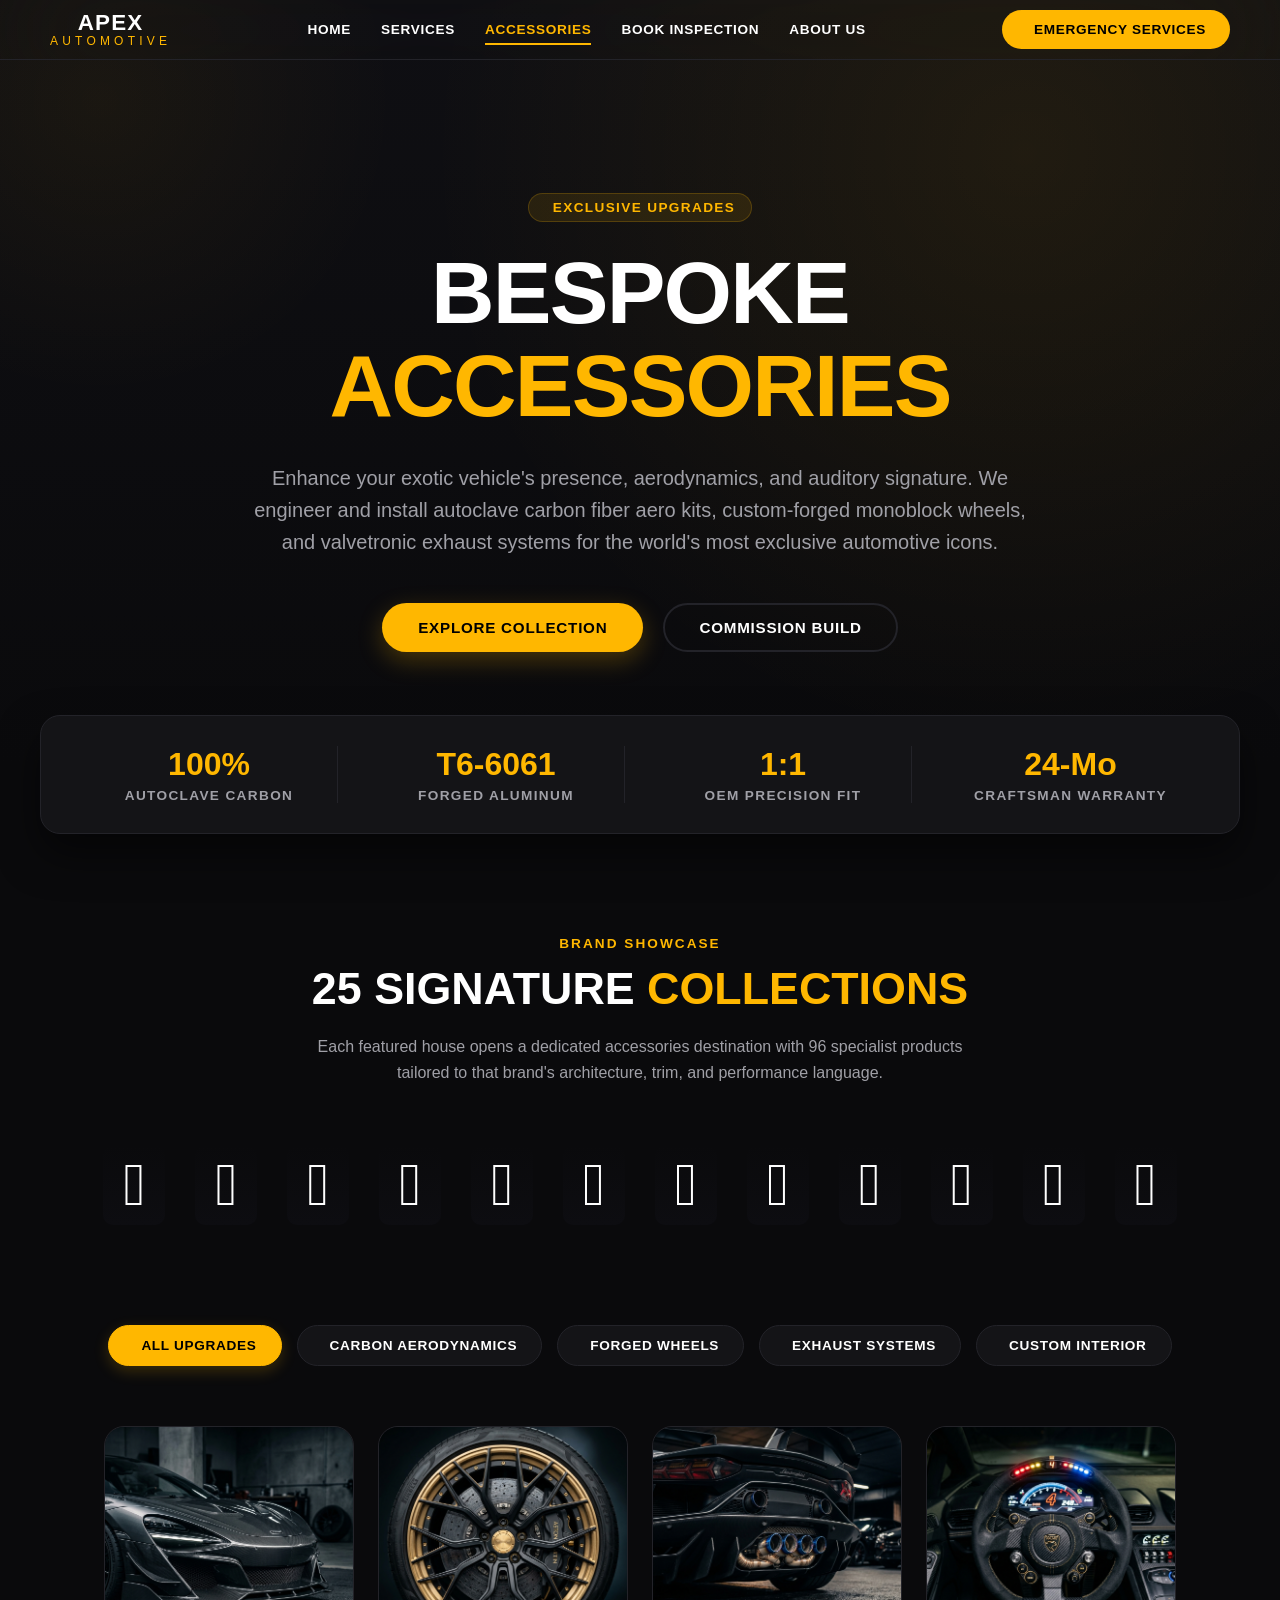
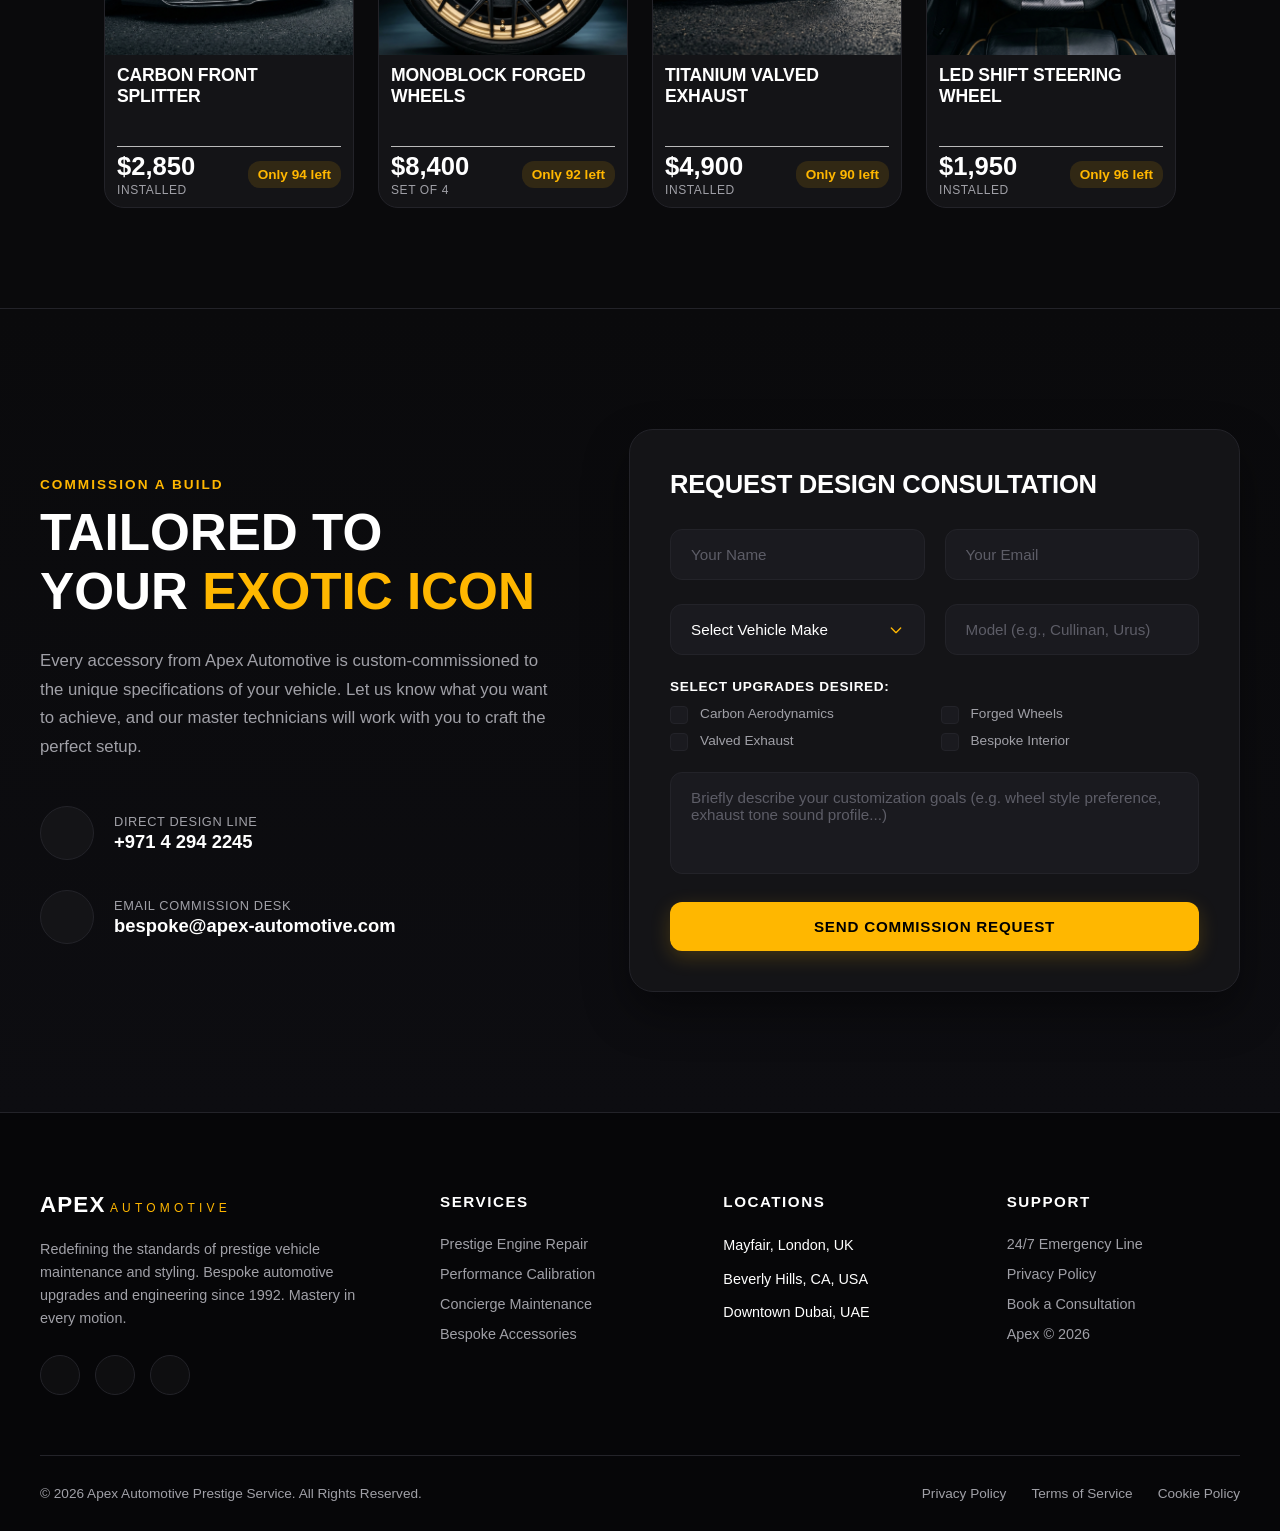
==== commit 2a89f2e6: "Update accessories.html" ====
--- a/accessories.html
+++ b/accessories.html
@@ -7,6 +7,7 @@
     <title>Bespoke Accessories - Apex Automotive</title>
     <link rel="stylesheet" href="https://cloudflare.com">
     <link rel="stylesheet" href="accessories.css">
+    <link rel="stylesheet" href="style.css">
 </head>
 
 <body>
--- a/style.css
+++ b/style.css
@@ -0,0 +1,633 @@
+@font-face {
+  font-family: 'icomoon';
+  src:  url('fonts/icomoon.eot?g1xu1');
+  src:  url('fonts/icomoon.eot?g1xu1#iefix') format('embedded-opentype'),
+    url('fonts/icomoon.ttf?g1xu1') format('truetype'),
+    url('fonts/icomoon.woff?g1xu1') format('woff'),
+    url('fonts/icomoon.svg?g1xu1#icomoon') format('svg');
+  font-weight: normal;
+  font-style: normal;
+  font-display: block;
+}
+
+[class^="icon-"], [class*=" icon-"] {
+  /* use !important to prevent issues with browser extensions that change fonts */
+  font-family: 'icomoon' !important;
+  speak: never;
+  font-style: normal;
+  font-weight: normal;
+  font-variant: normal;
+  text-transform: none;
+  line-height: 1;
+
+  /* Better Font Rendering =========== */
+  -webkit-font-smoothing: antialiased;
+  -moz-osx-font-smoothing: grayscale;
+}
+
+.icon-nissan-svgrepo-com:before {
+  content: "\e900";
+}
+.icon-suzuki-svgrepo-com:before {
+  content: "\e901";
+}
+.icon-tesla-svgrepo-com:before {
+  content: "\e902";
+}
+.icon-toyota-svgrepo-com:before {
+  content: "\e903";
+}
+.icon-volkswagen-svgrepo-com:before {
+  content: "\e904";
+}
+.icon-volvo-alt-svgrepo-com:before {
+  content: "\e905";
+}
+.icon-acura-svgrepo-com:before {
+  content: "\e906";
+}
+.icon-audi-svgrepo-com:before {
+  content: "\e907";
+}
+.icon-bmw-svgrepo-com:before {
+  content: "\e908";
+}
+.icon-buick-svgrepo-com:before {
+  content: "\e909";
+}
+.icon-chevrolet-svgrepo-com:before {
+  content: "\e90a";
+}
+.icon-ferrari-svgrepo-com:before {
+  content: "\e90b";
+}
+.icon-honda-svgrepo-com:before {
+  content: "\e90c";
+}
+.icon-hyundai-svgrepo-com:before {
+  content: "\e90d";
+}
+.icon-infiniti-svgrepo-com:before {
+  content: "\e90e";
+}
+.icon-jaguar-alt-svgrepo-com:before {
+  content: "\e90f";
+}
+.icon-jaguar-svgrepo-com:before {
+  content: "\e910";
+}
+.icon-jeep-alt-svgrepo-com:before {
+  content: "\e911";
+}
+.icon-land-rover-svgrepo-com:before {
+  content: "\e912";
+}
+.icon-lexus-svgrepo-com:before {
+  content: "\e913";
+}
+.icon-mazda-svgrepo-com:before {
+  content: "\e914";
+}
+.icon-mercedes-benz-svgrepo-com:before {
+  content: "\e915";
+}
+.icon-mitsubishi-svgrepo-com:before {
+  content: "\e916";
+}
+.icon-porsche-svgrepo-com:before {
+  content: "\e917";
+}
+.icon-rolls-royce-svgrepo-com:before {
+  content: "\e918";
+}
+.icon-scion-svgrepo-com:before {
+  content: "\e919";
+}
+.icon-home:before {
+  content: "\e91a";
+}
+.icon-home2:before {
+  content: "\e91b";
+}
+.icon-pencil:before {
+  content: "\e91c";
+}
+.icon-droplet:before {
+  content: "\e91d";
+}
+.icon-paint-format:before {
+  content: "\e91e";
+}
+.icon-image:before {
+  content: "\e91f";
+}
+.icon-images:before {
+  content: "\e920";
+}
+.icon-headphones:before {
+  content: "\e921";
+}
+.icon-music:before {
+  content: "\e922";
+}
+.icon-play:before {
+  content: "\e923";
+}
+.icon-film:before {
+  content: "\e924";
+}
+.icon-video-camera:before {
+  content: "\e925";
+}
+.icon-dice:before {
+  content: "\e926";
+}
+.icon-spades:before {
+  content: "\e927";
+}
+.icon-clubs:before {
+  content: "\e928";
+}
+.icon-diamonds:before {
+  content: "\e929";
+}
+.icon-bullhorn:before {
+  content: "\e92a";
+}
+.icon-connection:before {
+  content: "\e92b";
+}
+.icon-podcast:before {
+  content: "\e92c";
+}
+.icon-feed:before {
+  content: "\e92d";
+}
+.icon-mic:before {
+  content: "\e92e";
+}
+.icon-book:before {
+  content: "\e92f";
+}
+.icon-books:before {
+  content: "\e930";
+}
+.icon-library:before {
+  content: "\e931";
+}
+.icon-file-text:before {
+  content: "\e932";
+}
+.icon-profile:before {
+  content: "\e933";
+}
+.icon-file-empty:before {
+  content: "\e934";
+}
+.icon-files-empty:before {
+  content: "\e935";
+}
+.icon-file-text2:before {
+  content: "\e936";
+}
+.icon-file-picture:before {
+  content: "\e937";
+}
+.icon-file-music:before {
+  content: "\e938";
+}
+.icon-file-play:before {
+  content: "\e939";
+}
+.icon-file-video:before {
+  content: "\e93a";
+}
+.icon-file-zip:before {
+  content: "\e93b";
+}
+.icon-copy:before {
+  content: "\e93c";
+}
+.icon-paste:before {
+  content: "\e93d";
+}
+.icon-stack:before {
+  content: "\e93e";
+}
+.icon-folder:before {
+  content: "\e93f";
+}
+.icon-folder-open:before {
+  content: "\e940";
+}
+.icon-folder-plus:before {
+  content: "\e941";
+}
+.icon-folder-minus:before {
+  content: "\e942";
+}
+.icon-folder-download:before {
+  content: "\e943";
+}
+.icon-price-tags:before {
+  content: "\e944";
+}
+.icon-qrcode:before {
+  content: "\e945";
+}
+.icon-coin-dollar:before {
+  content: "\e946";
+}
+.icon-coin-euro:before {
+  content: "\e947";
+}
+.icon-coin-pound:before {
+  content: "\e948";
+}
+.icon-coin-yen:before {
+  content: "\e949";
+}
+.icon-credit-card:before {
+  content: "\e94a";
+}
+.icon-calculator:before {
+  content: "\e94b";
+}
+.icon-lifebuoy:before {
+  content: "\e94c";
+}
+.icon-phone:before {
+  content: "\e94d";
+}
+.icon-phone-hang-up:before {
+  content: "\e94e";
+}
+.icon-location:before {
+  content: "\e94f";
+}
+.icon-location2:before {
+  content: "\e950";
+}
+.icon-clock:before {
+  content: "\e951";
+}
+.icon-clock2:before {
+  content: "\e952";
+}
+.icon-alarm:before {
+  content: "\e953";
+}
+.icon-bell:before {
+  content: "\e954";
+}
+.icon-stopwatch:before {
+  content: "\e955";
+}
+.icon-calendar:before {
+  content: "\e956";
+}
+.icon-printer:before {
+  content: "\e957";
+}
+.icon-keyboard:before {
+  content: "\e958";
+}
+.icon-display:before {
+  content: "\e959";
+}
+.icon-laptop:before {
+  content: "\e95a";
+}
+.icon-mobile:before {
+  content: "\e95b";
+}
+.icon-mobile2:before {
+  content: "\e95c";
+}
+.icon-tablet:before {
+  content: "\e95d";
+}
+.icon-search:before {
+  content: "\e986";
+}
+.icon-stats-bars:before {
+  content: "\e99c";
+}
+.icon-stats-bars2:before {
+  content: "\e99d";
+}
+.icon-trophy:before {
+  content: "\e99e";
+}
+.icon-gift:before {
+  content: "\e99f";
+}
+.icon-glass:before {
+  content: "\e9a0";
+}
+.icon-glass2:before {
+  content: "\e9a1";
+}
+.icon-mug:before {
+  content: "\e9a2";
+}
+.icon-spoon-knife:before {
+  content: "\e9a3";
+}
+.icon-airplane:before {
+  content: "\e9af";
+}
+.icon-switch:before {
+  content: "\e9b6";
+}
+.icon-clipboard:before {
+  content: "\e9b8";
+}
+.icon-list-numbered:before {
+  content: "\e9b9";
+}
+.icon-list:before {
+  content: "\e9ba";
+}
+.icon-list2:before {
+  content: "\e9bb";
+}
+.icon-cloud-upload:before {
+  content: "\e9c3";
+}
+.icon-cloud-check:before {
+  content: "\e9c4";
+}
+.icon-download2:before {
+  content: "\e9c5";
+}
+.icon-upload2:before {
+  content: "\e9c6";
+}
+.icon-download3:before {
+  content: "\e9c7";
+}
+.icon-upload3:before {
+  content: "\e9c8";
+}
+.icon-sphere:before {
+  content: "\e9c9";
+}
+.icon-earth:before {
+  content: "\e9ca";
+}
+.icon-link:before {
+  content: "\e9cb";
+}
+.icon-eye:before {
+  content: "\e9ce";
+}
+.icon-eye-minus:before {
+  content: "\e9d0";
+}
+.icon-eye-blocked:before {
+  content: "\e9d1";
+}
+.icon-sun:before {
+  content: "\e9d4";
+}
+.icon-brightness-contrast:before {
+  content: "\e9d6";
+}
+.icon-heart:before {
+  content: "\e9da";
+}
+.icon-happy2:before {
+  content: "\e9e0";
+}
+.icon-smile:before {
+  content: "\e9e1";
+}
+.icon-smile2:before {
+  content: "\e9e2";
+}
+.icon-sad2:before {
+  content: "\e9e6";
+}
+.icon-wink:before {
+  content: "\e9e7";
+}
+.icon-sleepy:before {
+  content: "\e9fd";
+}
+.icon-sleepy2:before {
+  content: "\e9fe";
+}
+.icon-point-up:before {
+  content: "\ea03";
+}
+.icon-info:before {
+  content: "\ea0c";
+}
+.icon-cross:before {
+  content: "\ea0f";
+}
+.icon-checkmark:before {
+  content: "\ea10";
+}
+.icon-infinite:before {
+  content: "\ea2f";
+}
+.icon-text-height:before {
+  content: "\ea5f";
+}
+.icon-text-width:before {
+  content: "\ea60";
+}
+.icon-font-size:before {
+  content: "\ea61";
+}
+.icon-bold:before {
+  content: "\ea62";
+}
+.icon-embed2:before {
+  content: "\ea80";
+}
+.icon-mail:before {
+  content: "\ea83";
+}
+.icon-mail4:before {
+  content: "\ea86";
+}
+.icon-amazon:before {
+  content: "\ea87";
+}
+.icon-google:before {
+  content: "\ea88";
+}
+.icon-google2:before {
+  content: "\ea89";
+}
+.icon-google3:before {
+  content: "\ea8a";
+}
+.icon-google-plus:before {
+  content: "\ea8b";
+}
+.icon-google-plus2:before {
+  content: "\ea8c";
+}
+.icon-google-plus3:before {
+  content: "\ea8d";
+}
+.icon-hangouts:before {
+  content: "\ea8e";
+}
+.icon-google-drive:before {
+  content: "\ea8f";
+}
+.icon-facebook:before {
+  content: "\ea90";
+}
+.icon-facebook2:before {
+  content: "\ea91";
+}
+.icon-instagram:before {
+  content: "\ea92";
+}
+.icon-whatsapp:before {
+  content: "\ea93";
+}
+.icon-spotify:before {
+  content: "\ea94";
+}
+.icon-telegram:before {
+  content: "\ea95";
+}
+.icon-twitter:before {
+  content: "\ea96";
+}
+.icon-vine:before {
+  content: "\ea97";
+}
+.icon-vk:before {
+  content: "\ea98";
+}
+.icon-renren:before {
+  content: "\ea99";
+}
+.icon-youtube:before {
+  content: "\ea9d";
+}
+.icon-youtube2:before {
+  content: "\ea9e";
+}
+.icon-500px:before {
+  content: "\eaab";
+}
+.icon-steam:before {
+  content: "\eaac";
+}
+.icon-steam2:before {
+  content: "\eaad";
+}
+.icon-dropbox:before {
+  content: "\eaae";
+}
+.icon-github:before {
+  content: "\eab0";
+}
+.icon-wordpress:before {
+  content: "\eab4";
+}
+.icon-tumblr:before {
+  content: "\eab9";
+}
+.icon-tumblr2:before {
+  content: "\eaba";
+}
+.icon-yahoo:before {
+  content: "\eabb";
+}
+.icon-tux:before {
+  content: "\eabd";
+}
+.icon-appleinc:before {
+  content: "\eabe";
+}
+.icon-finder:before {
+  content: "\eabf";
+}
+.icon-android:before {
+  content: "\eac0";
+}
+.icon-windows:before {
+  content: "\eac1";
+}
+.icon-windows8:before {
+  content: "\eac2";
+}
+.icon-reddit:before {
+  content: "\eac6";
+}
+.icon-hackernews:before {
+  content: "\eac7";
+}
+.icon-wikipedia:before {
+  content: "\eac8";
+}
+.icon-linkedin:before {
+  content: "\eac9";
+}
+.icon-linkedin2:before {
+  content: "\eaca";
+}
+.icon-stackoverflow:before {
+  content: "\ead0";
+}
+.icon-pinterest2:before {
+  content: "\ead2";
+}
+.icon-xing:before {
+  content: "\ead3";
+}
+.icon-xing2:before {
+  content: "\ead4";
+}
+.icon-flattr:before {
+  content: "\ead5";
+}
+.icon-foursquare:before {
+  content: "\ead6";
+}
+.icon-yelp:before {
+  content: "\ead7";
+}
+.icon-paypal:before {
+  content: "\ead8";
+}
+.icon-chrome:before {
+  content: "\ead9";
+}
+.icon-firefox:before {
+  content: "\eada";
+}
+.icon-IE:before {
+  content: "\eadb";
+}
+.icon-edge:before {
+  content: "\eadc";
+}
+.icon-safari:before {
+  content: "\eadd";
+}
+.icon-opera:before {
+  content: "\eade";
+}
+.icon-html-five:before {
+  content: "\eae4";
+}
+.icon-html-five2:before {
+  content: "\eae5";
+}
+.icon-css3:before {
+  content: "\eae6";
+}
+.icon-git:before {
+  content: "\eae7";
+}
